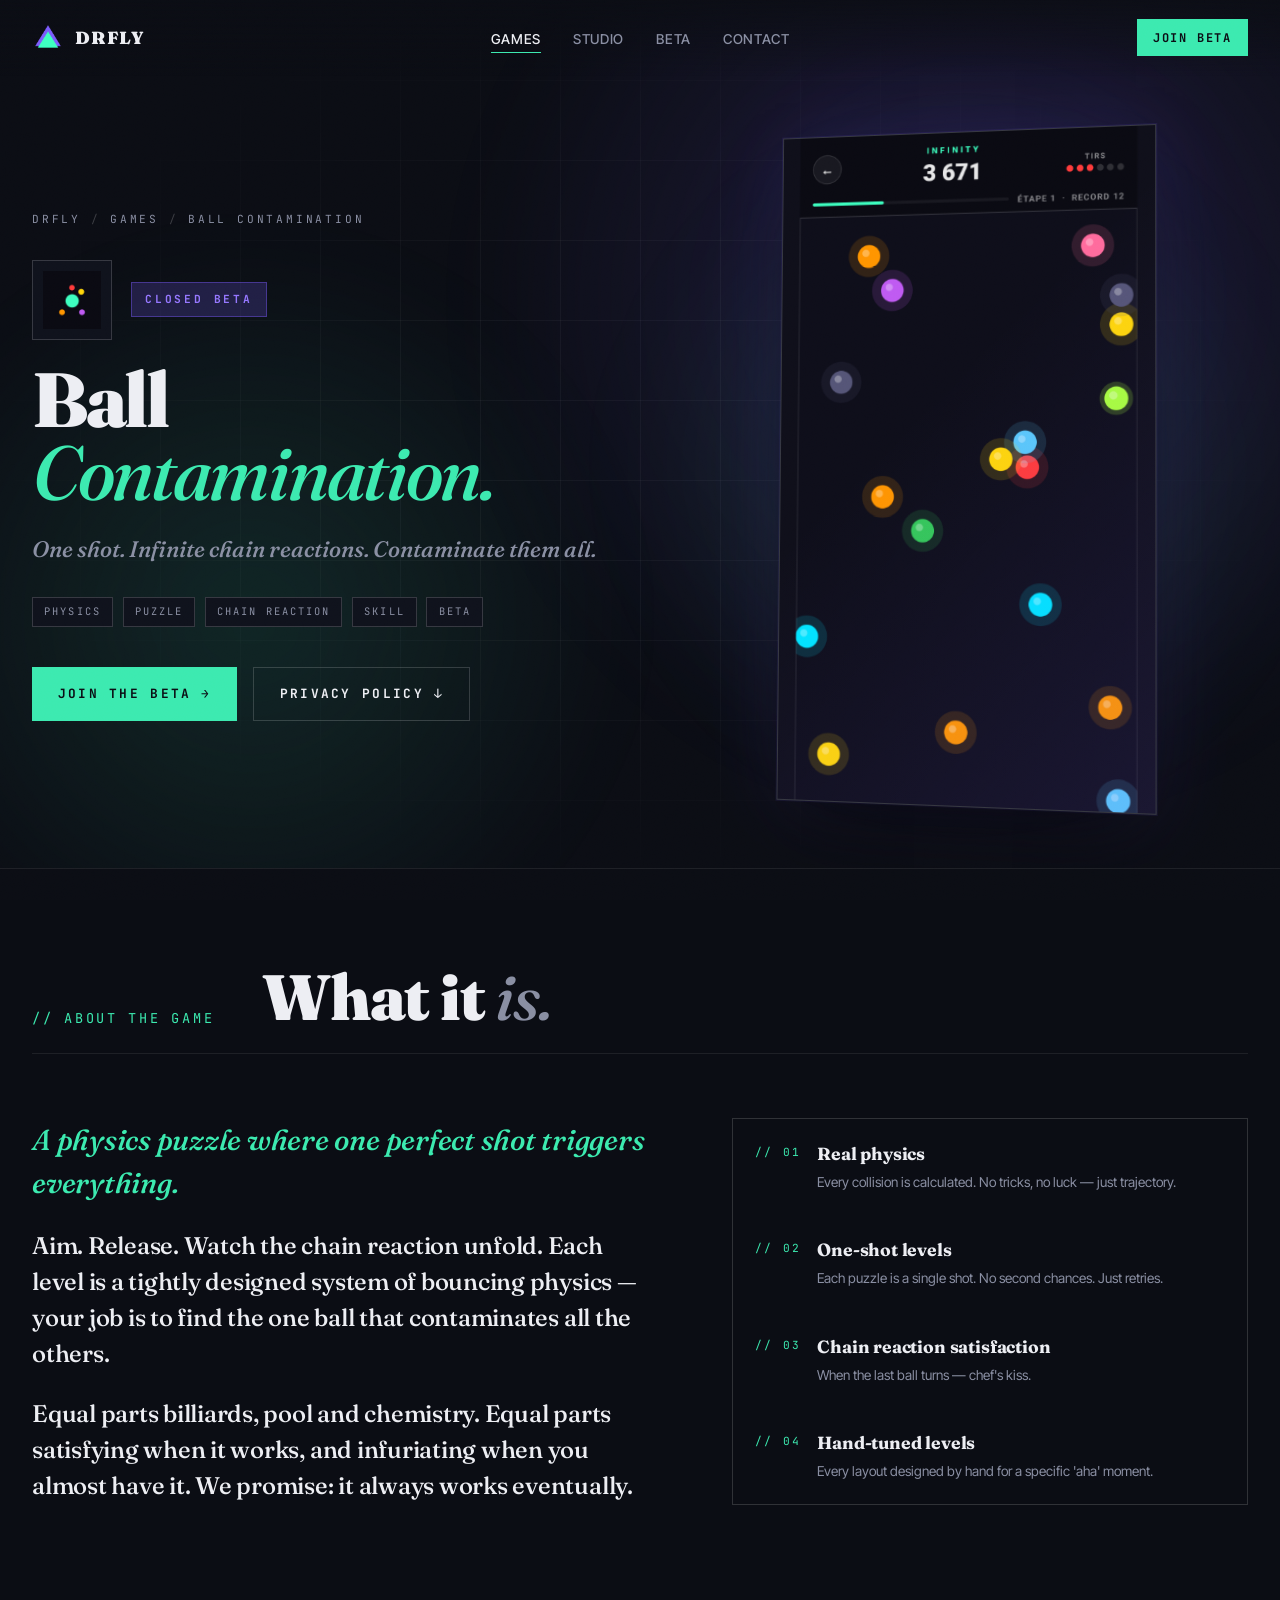
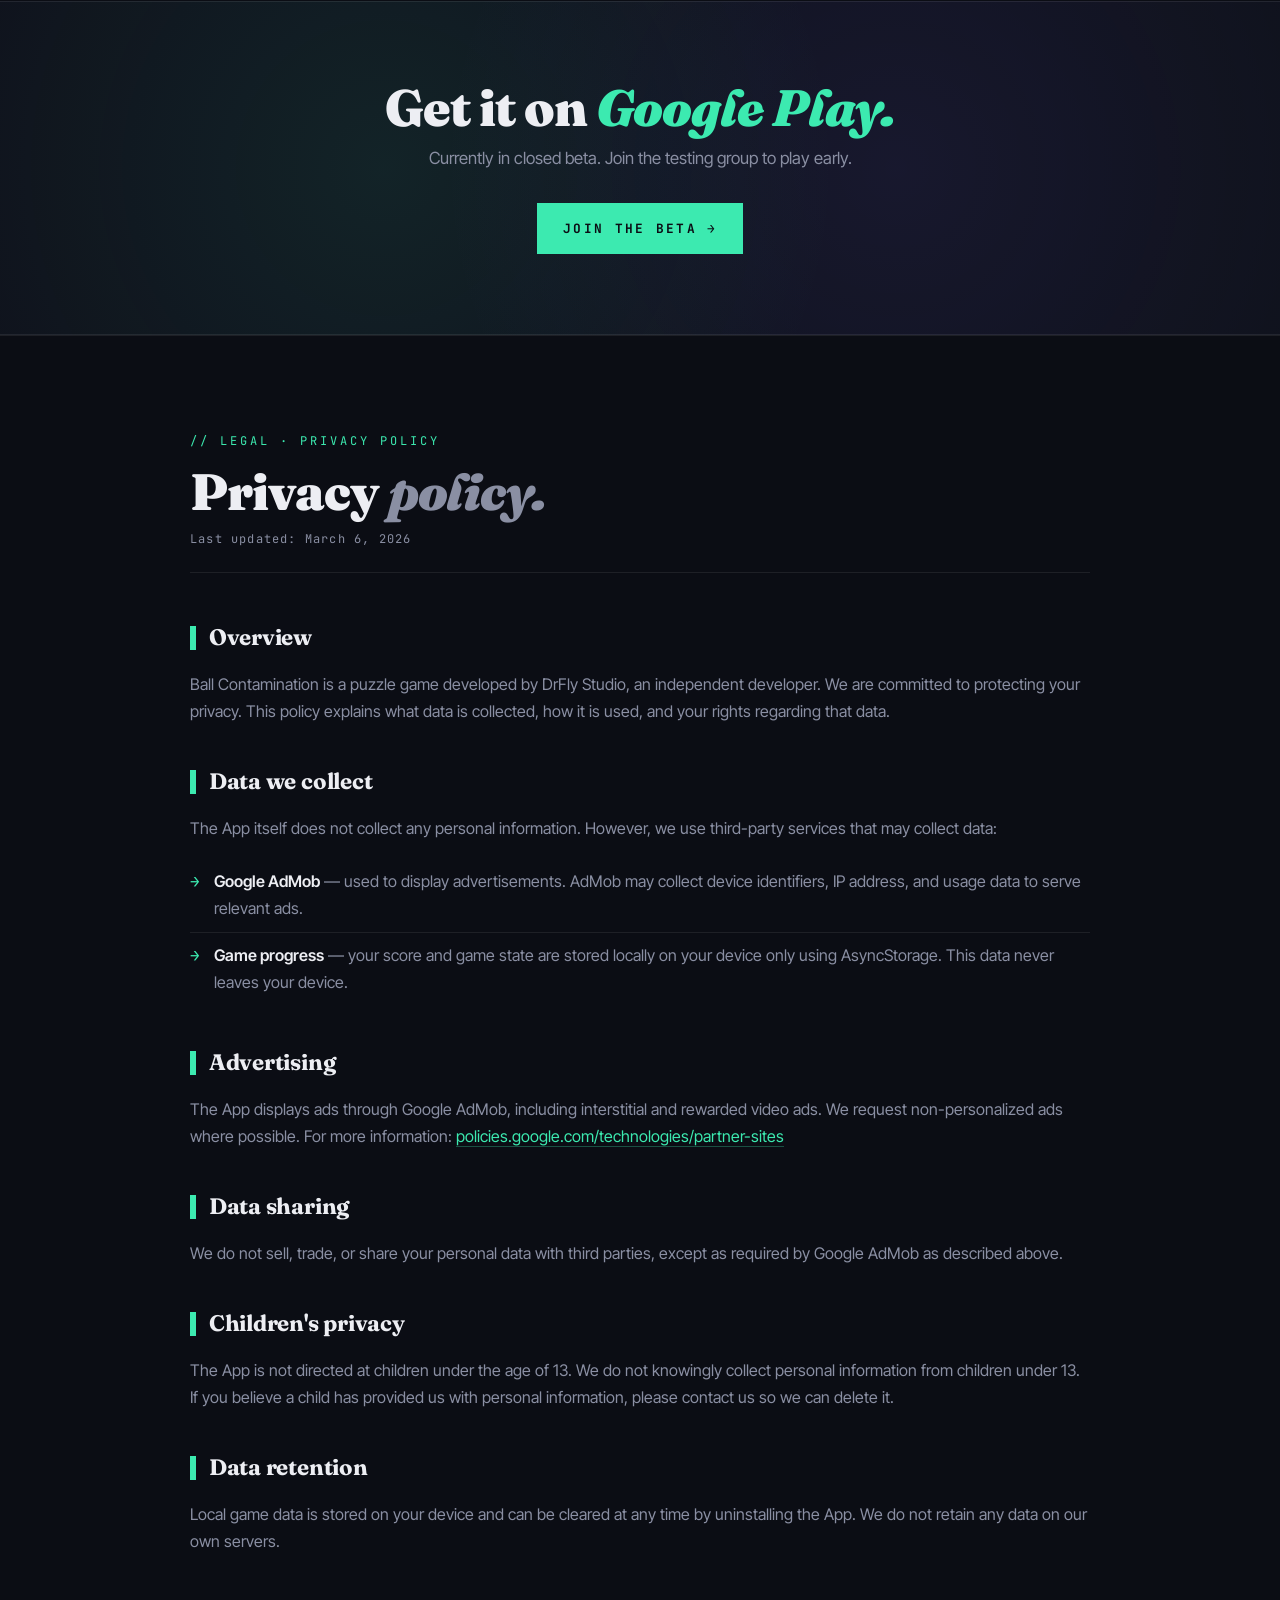
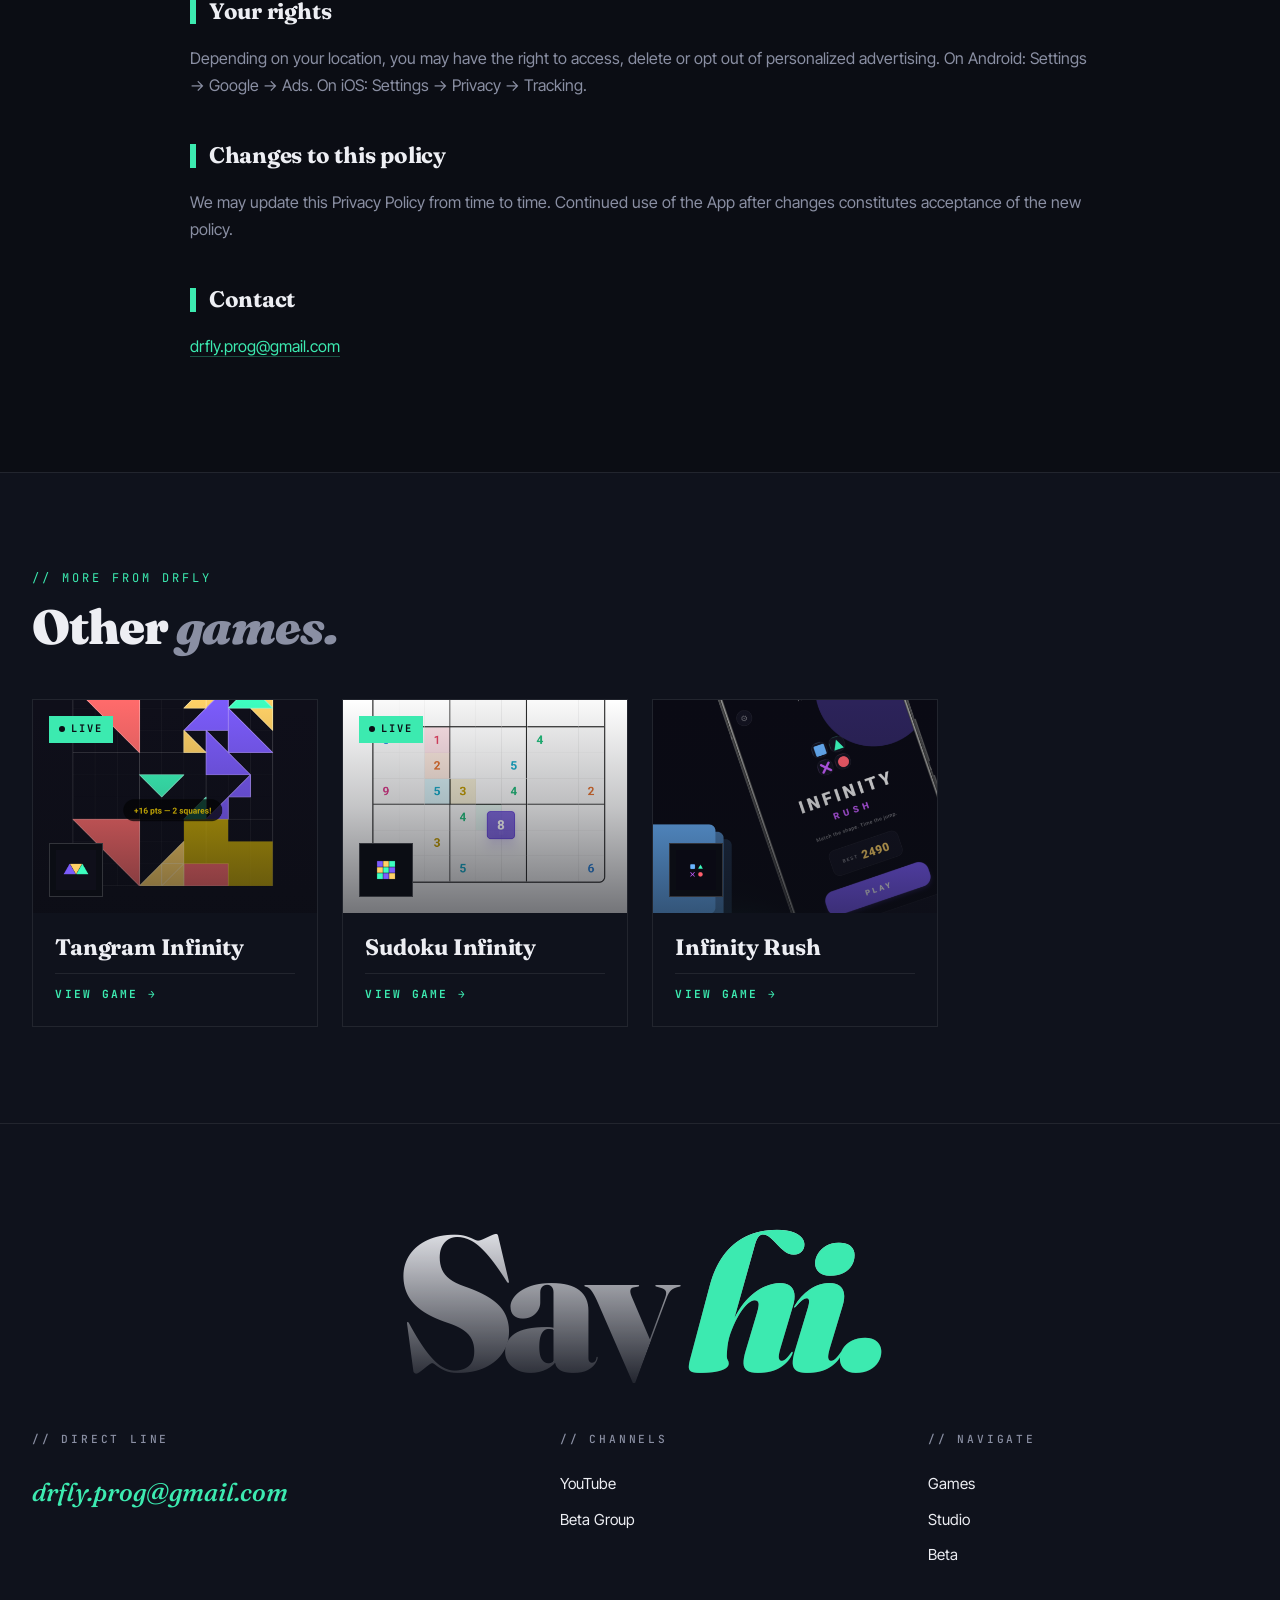
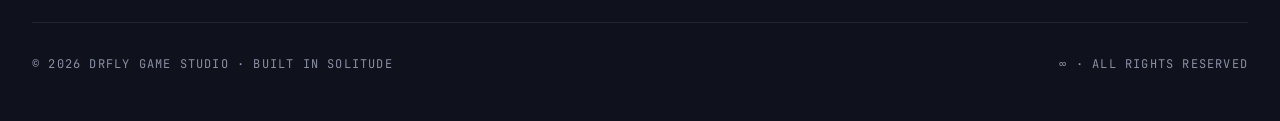
==== games/ball-contamination.html @ 6adc3f7d "Initial commit — rework website" ====
<!DOCTYPE html>
<html lang="en">
<head>
<meta charset="UTF-8" />
<meta name="viewport" content="width=device-width, initial-scale=1.0" />
<title>Ball Contamination — DrFly Studio</title>
<meta name="description" content="One shot. Infinite chain reactions. Contaminate them all." />
<link rel="icon" href="../logo.png" />
<link rel="preconnect" href="https://fonts.googleapis.com">
<link rel="preconnect" href="https://fonts.gstatic.com" crossorigin>
<link href="https://fonts.googleapis.com/css2?family=Fraunces:ital,opsz,wght@0,9..144,300;0,9..144,500;0,9..144,700;0,9..144,900;1,9..144,500&family=JetBrains+Mono:wght@400;500;700&family=Inter+Tight:wght@300;400;500;600;700;800;900&display=swap" rel="stylesheet">
<link rel="stylesheet" href="../style.css">
</head>
<body>

<!-- NAV -->
<nav class="nav scrolled" id="nav">
  <a href="../index.html" class="nav-logo"><img src="../logo.png" alt="DrFly"><span>DRFLY</span></a>
  <ul class="nav-links">
    <li><a href="../index.html#games" class="active">Games</a></li>
    <li><a href="../index.html#studio">Studio</a></li>
    <li><a href="../index.html#beta">Beta</a></li>
    <li><a href="../index.html#contact">Contact</a></li>
  </ul>
  <a href="../index.html#beta" class="nav-cta">Join Beta</a>
</nav>

<!-- HERO -->
<section class="game-hero">
  <div class="grid-bg"></div>
  <div class="hero-bg"></div>
  <div class="game-hero-inner">
    <div class="game-hero-text reveal">
      <div class="game-breadcrumb">
        <a href="../index.html">DrFly</a>
        <span class="sep">/</span>
        <a href="../index.html#games">Games</a>
        <span class="sep">/</span>
        <span>Ball Contamination</span>
      </div>
      <div class="game-hero-iconrow">
        <div class="game-hero-icon"><img src="https://drfly-prog.github.io/logo-ball.png" alt=""></div>
        <div class="game-hero-status beta">Closed Beta</div>
      </div>
      <h1>Ball <span class="ital">Contamination.</span></h1>
      <p class="game-hero-tagline">One shot. Infinite chain reactions. Contaminate them all.</p>
      <div class="game-hero-meta">
        <span class="game-tag">Physics</span>
        <span class="game-tag">Puzzle</span>
        <span class="game-tag">Chain Reaction</span>
        <span class="game-tag">Skill</span>
        <span class="game-tag">Beta</span>
      </div>
      <div class="hero-ctas">
        <a href="https://play.google.com/store/apps/details?id=com.drfly.BallContamination" class="btn btn-primary" target="_blank" rel="noopener">Join the beta <span class="arrow">→</span></a>
        <a href="#privacy" class="btn btn-secondary">Privacy policy <span class="arrow">↓</span></a>
      </div>
    </div>
    <div class="game-hero-visual reveal">
      <div class="game-hero-screen"><img src="https://drfly-prog.github.io/screen-ball.png" alt="Ball Contamination screenshot"></div>
    </div>
  </div>
</section>

<!-- ABOUT -->
<section class="game-about">
  <div class="game-about-inner">
    <div class="game-about-head reveal">
      <div class="section-num">// ABOUT THE GAME</div>
      <h2 class="section-title">What it <span class="ital">is.</span></h2>
    </div>
    <div class="game-about-grid">
      <div class="game-description reveal">
        <p class="lead">A physics puzzle where one perfect shot triggers everything.</p>
<p>Aim. Release. Watch the chain reaction unfold. Each level is a tightly designed system of bouncing physics — your job is to find the one ball that contaminates all the others.</p>
<p>Equal parts billiards, pool and chemistry. Equal parts satisfying when it works, and infuriating when you almost have it. We promise: it always works eventually.</p>
      </div>
      <div class="game-features reveal">
        <div class="feat"><div class="feat-num">// 01</div><div class="feat-body"><div class="feat-title">Real physics</div><div class="feat-text">Every collision is calculated. No tricks, no luck — just trajectory.</div></div></div>
        <div class="feat"><div class="feat-num">// 02</div><div class="feat-body"><div class="feat-title">One-shot levels</div><div class="feat-text">Each puzzle is a single shot. No second chances. Just retries.</div></div></div>
        <div class="feat"><div class="feat-num">// 03</div><div class="feat-body"><div class="feat-title">Chain reaction satisfaction</div><div class="feat-text">When the last ball turns — chef's kiss.</div></div></div>
        <div class="feat"><div class="feat-num">// 04</div><div class="feat-body"><div class="feat-title">Hand-tuned levels</div><div class="feat-text">Every layout designed by hand for a specific 'aha' moment.</div></div></div>
      </div>
    </div>
  </div>
</section>

<!-- CTA BAND -->
<section class="game-cta-band">
  <h2 class="game-cta-title">Get it on <span class="ital">Google Play.</span></h2>
  <p class="game-cta-sub">Currently in closed beta. Join the testing group to play early.</p>
  <a href="https://play.google.com/store/apps/details?id=com.drfly.BallContamination" class="btn btn-primary" target="_blank" rel="noopener">Join the beta <span class="arrow">→</span></a>
</section>

<!-- PRIVACY POLICY -->
<section class="privacy" id="privacy">
  <div class="privacy-inner">
    <div class="privacy-head reveal">
      <div class="privacy-eyebrow">// LEGAL · PRIVACY POLICY</div>
      <h2 class="privacy-title">Privacy <span class="ital">policy.</span></h2>
      <div class="privacy-updated">Last updated: March 6, 2026</div>
    </div>
    <div class="privacy-content reveal">
      <h3>Overview</h3>
<p>Ball Contamination is a puzzle game developed by DrFly Studio, an independent developer. We are committed to protecting your privacy. This policy explains what data is collected, how it is used, and your rights regarding that data.</p>

<h3>Data we collect</h3>
<p>The App itself does not collect any personal information. However, we use third-party services that may collect data:</p>
<ul>
<li><strong>Google AdMob</strong> — used to display advertisements. AdMob may collect device identifiers, IP address, and usage data to serve relevant ads.</li>

<li><strong>Game progress</strong> — your score and game state are stored locally on your device only using AsyncStorage. This data never leaves your device.</li>
</ul>

<h3>Advertising</h3>
<p>The App displays ads through Google AdMob, including interstitial and rewarded video ads. We request non-personalized ads where possible. For more information: <a href="https://policies.google.com/technologies/partner-sites" target="_blank" rel="noopener">policies.google.com/technologies/partner-sites</a></p>

<h3>Data sharing</h3>
<p>We do not sell, trade, or share your personal data with third parties, except as required by Google AdMob as described above.</p>

<h3>Children's privacy</h3>
<p>The App is not directed at children under the age of 13. We do not knowingly collect personal information from children under 13. If you believe a child has provided us with personal information, please contact us so we can delete it.</p>

<h3>Data retention</h3>
<p>Local game data is stored on your device and can be cleared at any time by uninstalling the App. We do not retain any data on our own servers.</p>

<h3>Your rights</h3>
<p>Depending on your location, you may have the right to access, delete or opt out of personalized advertising. On Android: Settings → Google → Ads. On iOS: Settings → Privacy → Tracking.</p>

<h3>Changes to this policy</h3>
<p>We may update this Privacy Policy from time to time. Continued use of the App after changes constitutes acceptance of the new policy.</p>

<h3>Contact</h3>
<p><a href="mailto:drfly.prog@gmail.com">drfly.prog@gmail.com</a></p>
    </div>
  </div>
</section>

<!-- RELATED GAMES -->
<section class="related">
  <div class="related-inner">
    <div class="related-head reveal">
      <div class="related-eyebrow">// MORE FROM DRFLY</div>
      <h2 class="related-title">Other <span class="ital">games.</span></h2>
    </div>
    <div class="related-grid">
      <a href="tangram-infinity.html" class="game-card">
        <div class="game-imgwrap">
          <img class="game-img" src="https://drfly-prog.github.io/screen-tangram.png" alt="Tangram Infinity">
          <div class="game-overlay"></div>
          <div class="game-status live">Live</div>
          <div class="game-icon"><img src="https://drfly-prog.github.io/logo-tangram.png" alt=""></div>
        </div>
        <div class="game-body">
          <div class="game-name">Tangram Infinity</div>
          <div class="game-cta">View game →</div>
        </div>
      </a>
      <a href="sudoku-infinity.html" class="game-card">
        <div class="game-imgwrap">
          <img class="game-img" src="https://drfly-prog.github.io/screen-sudoku.png" alt="Sudoku Infinity">
          <div class="game-overlay"></div>
          <div class="game-status live">Live</div>
          <div class="game-icon"><img src="https://drfly-prog.github.io/logo-sudoku.png" alt=""></div>
        </div>
        <div class="game-body">
          <div class="game-name">Sudoku Infinity</div>
          <div class="game-cta">View game →</div>
        </div>
      </a>
      <a href="infinity-rush.html" class="game-card">
        <div class="game-imgwrap">
          <img class="game-img" src="https://drfly-prog.github.io/screen-rush.png" alt="Infinity Rush">
          <div class="game-overlay"></div>
          <div class="game-status beta">Closed Beta</div>
          <div class="game-icon"><img src="https://drfly-prog.github.io/logo-rush.png" alt=""></div>
        </div>
        <div class="game-body">
          <div class="game-name">Infinity Rush</div>
          <div class="game-cta">View game →</div>
        </div>
      </a>
    </div>
  </div>
</section>

<!-- FOOTER -->
<footer class="footer" id="contact">
  <div class="footer-mega">Say <span class="ital">hi.</span></div>
  <div class="footer-grid">
    <div class="footer-block">
      <h4>// Direct line</h4>
      <a href="mailto:drfly.prog@gmail.com" class="footer-mail">drfly.prog@gmail.com</a>
    </div>
    <div class="footer-block">
      <h4>// Channels</h4>
      <a href="https://www.youtube.com/@DrFly-Studio" target="_blank" rel="noopener">YouTube</a>
      <a href="https://groups.google.com/g/studio-drfly" target="_blank" rel="noopener">Beta Group</a>
    </div>
    <div class="footer-block">
      <h4>// Navigate</h4>
      <a href="../index.html#games">Games</a>
      <a href="../index.html#studio">Studio</a>
      <a href="../index.html#beta">Beta</a>
    </div>
  </div>
  <div class="footer-bottom">
    <span>© 2026 DRFLY GAME STUDIO · BUILT IN SOLITUDE</span>
    <span>∞ · ALL RIGHTS RESERVED</span>
  </div>
</footer>

<script src="../script.js"></script>
</body>
</html>
---- style.css ----
:root{
  --violet:#7B5BFF;
  --violet-glow:#9577FF;
  --mint:#3CEAB0;
  --mint-glow:#5DFFC8;
  --bg:#0B0D14;
  --bg-2:#0F121C;
  --ink:#EDEEF3;
  --ink-dim:#8A8FA3;
  --line:rgba(255,255,255,0.08);
  --line-strong:rgba(255,255,255,0.16);
}

*,*::before,*::after{box-sizing:border-box;margin:0;padding:0}
html{scroll-behavior:smooth}
body{
  background:var(--bg);
  color:var(--ink);
  font-family:'Inter Tight',sans-serif;
  font-weight:400;
  line-height:1.5;
  -webkit-font-smoothing:antialiased;
  overflow-x:hidden;
}
body.intro-active{overflow:hidden;height:100vh}

/* Grain overlay */
body::before{
  content:"";
  position:fixed;
  inset:0;
  pointer-events:none;
  z-index:9998;
  opacity:.06;
  mix-blend-mode:overlay;
  background-image:url("data:image/svg+xml;utf8,<svg xmlns='http://www.w3.org/2000/svg' width='200' height='200'><filter id='n'><feTurbulence type='fractalNoise' baseFrequency='0.9' numOctaves='3'/></filter><rect width='100%25' height='100%25' filter='url(%23n)' opacity='0.6'/></svg>");
}

/* ========= INTRO CINEMATIC ========= */
#intro{
  position:fixed;inset:0;z-index:10000;background:#000;
  display:flex;align-items:center;justify-content:center;flex-direction:column;overflow:hidden;
}
#intro.gone{pointer-events:none;animation:introFade .9s cubic-bezier(.7,0,.3,1) forwards;}
@keyframes introFade{0%{opacity:1}100%{opacity:0;visibility:hidden}}
#intro::before{
  content:"";position:absolute;inset:0;
  background:radial-gradient(ellipse at center,transparent 0%,#000 80%);
  z-index:2;pointer-events:none;
}
#intro::after{
  content:"";position:absolute;inset:0;
  background:linear-gradient(#000 0 0) top/100% 0% no-repeat,linear-gradient(#000 0 0) bottom/100% 0% no-repeat;
  z-index:3;pointer-events:none;animation:filmBars .6s ease-out 0s forwards;
}
@keyframes filmBars{0%{background-size:100% 50%,100% 50%}100%{background-size:100% 8%,100% 8%}}
.intro-stage{position:relative;z-index:5;display:flex;flex-direction:column;align-items:center;gap:2.2rem;}
.intro-logo{width:min(220px,38vw);height:min(220px,38vw);position:relative;filter:drop-shadow(0 0 60px rgba(123,91,255,.4));}
.intro-logo svg{width:100%;height:100%;overflow:visible;display:block}
.intro-logo .tri-outer{
  fill:var(--violet);
  clip-path:polygon(50% 0%,50% 0%,50% 0%);
  animation:revealTri 1.1s cubic-bezier(.7,0,.3,1) .3s forwards;
}
.intro-logo .tri-inner{
  fill:var(--mint);
  clip-path:polygon(50% 0%,50% 0%,50% 0%);
  animation:revealTri 1.1s cubic-bezier(.7,0,.3,1) .8s forwards;
}
@keyframes revealTri{
  0%{clip-path:polygon(50% 0%,50% 0%,50% 0%)}
  100%{clip-path:polygon(0% 0%,100% 0%,100% 100%,0% 100%)}
}
.intro-word{
  display:flex;gap:.6rem;font-family:'Fraunces',serif;font-weight:900;
  font-size:clamp(2.2rem,7vw,5rem);letter-spacing:.02em;line-height:1;color:var(--ink);
}
.intro-word span{
  display:inline-block;opacity:0;
  transform:translateY(40px) rotateX(-90deg);transform-origin:50% 100%;
  animation:letterIn .6s cubic-bezier(.5,0,.2,1.4) forwards;
}
.intro-word span:nth-child(1){animation-delay:1.7s}
.intro-word span:nth-child(2){animation-delay:1.8s}
.intro-word span:nth-child(3){animation-delay:1.9s}
.intro-word span:nth-child(4){animation-delay:2s}
.intro-word span:nth-child(5){animation-delay:2.1s}
@keyframes letterIn{
  0%{opacity:0;transform:translateY(40px) rotateX(-90deg)}
  60%{opacity:1}
  100%{opacity:1;transform:translateY(0) rotateX(0)}
}
.intro-tag{
  font-family:'JetBrains Mono',monospace;font-size:.75rem;letter-spacing:.4em;
  text-transform:uppercase;color:var(--ink-dim);opacity:0;animation:tagIn .8s ease-out 2.5s forwards;
}
@keyframes tagIn{to{opacity:1}}
.intro-flash{
  position:absolute;inset:0;background:#fff;opacity:0;z-index:10;
  animation:flash .35s ease-out 3.2s forwards;
}
@keyframes flash{0%{opacity:0}40%{opacity:.85}100%{opacity:0}}
.skip{
  position:fixed;bottom:24px;right:24px;z-index:10001;
  font-family:'JetBrains Mono',monospace;font-size:.7rem;letter-spacing:.25em;text-transform:uppercase;
  color:rgba(255,255,255,.5);background:transparent;border:1px solid rgba(255,255,255,.15);
  padding:.6rem 1rem;cursor:pointer;transition:all .2s;
}
.skip:hover{color:#fff;border-color:#fff}

/* ========= NAV ========= */
.nav{
  position:fixed;top:0;left:0;right:0;z-index:100;padding:1.2rem 2rem;
  display:flex;align-items:center;justify-content:space-between;
  background:linear-gradient(to bottom,rgba(11,13,20,.85),transparent);transition:all .4s;
}
.nav.scrolled{background:rgba(11,13,20,.75);backdrop-filter:blur(20px);border-bottom:1px solid var(--line);padding:.8rem 2rem;}
.nav-logo{display:flex;align-items:center;gap:.7rem;text-decoration:none;color:var(--ink);}
.nav-logo img{width:32px;height:32px}
.nav-logo span{font-family:'Fraunces',serif;font-weight:900;font-size:1.1rem;letter-spacing:.05em;}
.nav-links{display:flex;gap:2rem;list-style:none;}
.nav-links a{
  color:var(--ink-dim);text-decoration:none;font-size:.85rem;font-weight:500;
  letter-spacing:.05em;text-transform:uppercase;transition:color .2s;position:relative;
}
.nav-links a::after{
  content:"";position:absolute;left:0;bottom:-6px;width:0;height:1px;
  background:var(--mint);transition:width .3s;
}
.nav-links a:hover,.nav-links a.active{color:var(--ink)}
.nav-links a:hover::after,.nav-links a.active::after{width:100%}
.nav-cta{
  font-family:'JetBrains Mono',monospace;font-size:.75rem;letter-spacing:.15em;text-transform:uppercase;
  color:var(--bg);background:var(--mint);padding:.6rem 1rem;text-decoration:none;font-weight:700;transition:all .2s;
}
.nav-cta:hover{background:var(--mint-glow);transform:translate(-2px,-2px);box-shadow:4px 4px 0 var(--violet)}
@media(max-width:768px){.nav-links{display:none}}

/* ========= HERO ========= */
.hero{position:relative;min-height:100vh;padding:8rem 2rem 4rem;display:flex;align-items:center;overflow:hidden;}
.hero-bg{position:absolute;inset:0;z-index:0;overflow:hidden;}
.hero-bg::before{
  content:"";position:absolute;width:1200px;height:1200px;top:-300px;right:-300px;
  background:radial-gradient(circle,rgba(123,91,255,.18) 0%,transparent 60%);
  filter:blur(40px);animation:float1 20s ease-in-out infinite;
}
.hero-bg::after{
  content:"";position:absolute;width:900px;height:900px;bottom:-200px;left:-200px;
  background:radial-gradient(circle,rgba(60,234,176,.12) 0%,transparent 60%);
  filter:blur(40px);animation:float2 25s ease-in-out infinite;
}
@keyframes float1{0%,100%{transform:translate(0,0) scale(1)}50%{transform:translate(-100px,80px) scale(1.1)}}
@keyframes float2{0%,100%{transform:translate(0,0) scale(1)}50%{transform:translate(80px,-60px) scale(1.15)}}
.grid-bg{
  position:absolute;inset:0;z-index:0;
  background-image:linear-gradient(var(--line) 1px,transparent 1px),linear-gradient(90deg,var(--line) 1px,transparent 1px);
  background-size:80px 80px;
  mask-image:radial-gradient(ellipse at center,#000 30%,transparent 75%);opacity:.5;
}
.hero-inner{
  position:relative;z-index:2;max-width:1400px;margin:0 auto;width:100%;
  display:grid;grid-template-columns:1.1fr .9fr;gap:4rem;align-items:center;
}
@media(max-width:960px){.hero-inner{grid-template-columns:1fr;gap:3rem;text-align:center}}
.hero-eyebrow{
  display:inline-flex;align-items:center;gap:.7rem;
  font-family:'JetBrains Mono',monospace;font-size:.72rem;letter-spacing:.3em;text-transform:uppercase;
  color:var(--mint);margin-bottom:1.5rem;padding:.4rem .8rem;
  border:1px solid rgba(60,234,176,.25);background:rgba(60,234,176,.04);width:fit-content;
}
@media(max-width:960px){.hero-eyebrow{margin-left:auto;margin-right:auto}}
.hero-eyebrow::before{
  content:"";width:8px;height:8px;background:var(--mint);border-radius:50%;
  box-shadow:0 0 12px var(--mint);animation:pulse 2s ease-in-out infinite;
}
@keyframes pulse{0%,100%{opacity:1;transform:scale(1)}50%{opacity:.5;transform:scale(1.3)}}
.hero h1{
  font-family:'Fraunces',serif;font-weight:900;font-size:clamp(3rem,8vw,7rem);
  line-height:.92;letter-spacing:-.03em;margin-bottom:1.8rem;
}
.hero h1 .ital{font-style:italic;font-weight:500;color:var(--mint);}
.hero h1 .stroke{-webkit-text-stroke:2px var(--violet);color:transparent;}
.hero-sub{font-size:1.15rem;color:var(--ink-dim);max-width:520px;margin-bottom:2.5rem;line-height:1.6;}
@media(max-width:960px){.hero-sub{margin-left:auto;margin-right:auto}}
.hero-ctas{display:flex;gap:1rem;flex-wrap:wrap;}
@media(max-width:960px){.hero-ctas{justify-content:center}}

.btn{
  display:inline-flex;align-items:center;gap:.6rem;
  font-family:'JetBrains Mono',monospace;font-size:.8rem;font-weight:700;letter-spacing:.18em;text-transform:uppercase;
  padding:1rem 1.6rem;text-decoration:none;
  transition:all .25s cubic-bezier(.5,0,.2,1);position:relative;cursor:pointer;border:none;
}
.btn-primary{background:var(--mint);color:var(--bg);}
.btn-primary:hover{transform:translate(-3px,-3px);box-shadow:6px 6px 0 var(--violet);}
.btn-secondary{background:transparent;color:var(--ink);border:1px solid var(--line-strong);}
.btn-secondary:hover{border-color:var(--mint);color:var(--mint);}
.btn .arrow{transition:transform .2s}
.btn:hover .arrow{transform:translateX(4px)}

.hero-visual{position:relative;aspect-ratio:1;max-width:520px;margin-left:auto;width:100%;}
@media(max-width:960px){.hero-visual{margin:0 auto;max-width:340px}}
.hero-logo-wrap{position:absolute;inset:0;display:flex;align-items:center;justify-content:center;}
.hero-logo-wrap img{
  width:75%;height:75%;object-fit:contain;position:relative;z-index:3;
  animation:logoFloat 6s ease-in-out infinite;filter:drop-shadow(0 0 80px rgba(123,91,255,.5));
}
@keyframes logoFloat{0%,100%{transform:translateY(0)}50%{transform:translateY(-15px)}}
.hero-logo-wrap::before,.hero-logo-wrap::after{
  content:"";position:absolute;inset:0;border-radius:50%;border:1px solid var(--line-strong);z-index:1;
}
.hero-logo-wrap::before{
  animation:rotate 30s linear infinite;
  background:conic-gradient(from 0deg,transparent 0%,rgba(123,91,255,.3) 50%,transparent 100%);
  -webkit-mask:radial-gradient(circle,transparent 50%,#000 50.5%);
  mask:radial-gradient(circle,transparent 50%,#000 50.5%);border:none;
}
.hero-logo-wrap::after{inset:8%;animation:rotate 40s linear infinite reverse;border-style:dashed;border-color:rgba(60,234,176,.15);}
@keyframes rotate{to{transform:rotate(360deg)}}
.orbit-tag{
  position:absolute;font-family:'JetBrains Mono',monospace;font-size:.65rem;letter-spacing:.3em;text-transform:uppercase;
  color:var(--ink-dim);padding:.4rem .7rem;background:var(--bg-2);border:1px solid var(--line-strong);z-index:4;white-space:nowrap;
}
.orbit-tag.t1{top:5%;left:0;color:var(--mint);border-color:rgba(60,234,176,.3)}
.orbit-tag.t2{top:15%;right:0;color:var(--violet-glow);border-color:rgba(123,91,255,.3)}
.orbit-tag.t3{bottom:15%;left:5%}
.orbit-tag.t4{bottom:5%;right:8%}

.ticker{
  position:relative;z-index:2;border-top:1px solid var(--line);border-bottom:1px solid var(--line);
  padding:1.2rem 0;background:var(--bg-2);overflow:hidden;margin-top:6rem;
}
.ticker-track{display:flex;gap:3rem;animation:scroll 40s linear infinite;white-space:nowrap;}
.ticker-track span{
  font-family:'Fraunces',serif;font-style:italic;font-size:1.6rem;font-weight:500;
  color:var(--ink-dim);display:inline-flex;align-items:center;gap:3rem;
}
.ticker-track span::after{content:"●";color:var(--mint);font-style:normal;font-size:.7rem;}
@keyframes scroll{to{transform:translateX(-50%)}}

/* ========= SECTIONS ========= */
.section{padding:8rem 2rem;position:relative;}
.section-inner{max-width:1400px;margin:0 auto;}
.section-head{
  display:grid;grid-template-columns:auto 1fr auto;align-items:end;gap:2rem;
  margin-bottom:4rem;padding-bottom:1.5rem;border-bottom:1px solid var(--line);
}
@media(max-width:768px){.section-head{grid-template-columns:1fr;align-items:start}}
.section-num{font-family:'JetBrains Mono',monospace;font-size:.85rem;color:var(--mint);letter-spacing:.2em;}
.section-title{font-family:'Fraunces',serif;font-weight:900;font-size:clamp(2.5rem,5vw,4.5rem);line-height:1;letter-spacing:-.02em;}
.section-title .ital{font-style:italic;font-weight:500;color:var(--ink-dim)}
.section-meta{font-family:'JetBrains Mono',monospace;font-size:.75rem;color:var(--ink-dim);letter-spacing:.15em;text-transform:uppercase;}

/* ========= GAMES GRID ========= */
.games-grid{display:grid;grid-template-columns:repeat(auto-fill,minmax(300px,1fr));gap:1.5rem;}
.game-card{
  position:relative;background:var(--bg-2);border:1px solid var(--line);overflow:hidden;
  transition:all .4s cubic-bezier(.3,0,.2,1);cursor:pointer;text-decoration:none;color:inherit;
  display:flex;flex-direction:column;
}
.game-card:hover{border-color:var(--mint);transform:translateY(-6px);}
.game-card:hover .game-img{transform:scale(1.05)}
.game-card:hover .game-overlay{opacity:1}
.game-imgwrap{position:relative;aspect-ratio:4/3;overflow:hidden;background:linear-gradient(135deg,#1a1d2a,#0f121c);}
.game-img{width:100%;height:100%;object-fit:cover;transition:transform .6s cubic-bezier(.3,0,.2,1);}
.game-overlay{
  position:absolute;inset:0;
  background:linear-gradient(to top,rgba(11,13,20,.95) 0%,rgba(11,13,20,.4) 50%,transparent 100%);
  opacity:.6;transition:opacity .3s;
}
.game-status{
  position:absolute;top:1rem;left:1rem;
  font-family:'JetBrains Mono',monospace;font-size:.65rem;letter-spacing:.2em;text-transform:uppercase;
  padding:.35rem .6rem;font-weight:700;z-index:2;display:inline-flex;align-items:center;gap:.4rem;
}
.game-status.live{background:var(--mint);color:var(--bg);}
.game-status.live::before{content:"";width:6px;height:6px;background:var(--bg);border-radius:50%;animation:pulse 1.5s infinite;}
.game-status.beta{background:rgba(123,91,255,.2);color:var(--violet-glow);border:1px solid rgba(123,91,255,.4);}
.game-icon{
  position:absolute;bottom:1rem;left:1rem;width:54px;height:54px;
  background:var(--bg);border:1px solid var(--line-strong);padding:6px;z-index:2;
}
.game-icon img{width:100%;height:100%;object-fit:contain}
.game-body{padding:1.4rem;display:flex;flex-direction:column;gap:.8rem;flex:1;}
.game-name{font-family:'Fraunces',serif;font-size:1.4rem;font-weight:700;line-height:1.1;letter-spacing:-.01em;}
.game-desc{font-size:.9rem;color:var(--ink-dim);line-height:1.5;flex:1;}
.game-cta{
  display:inline-flex;align-items:center;gap:.5rem;
  font-family:'JetBrains Mono',monospace;font-size:.7rem;font-weight:700;letter-spacing:.2em;text-transform:uppercase;
  color:var(--mint);padding-top:.8rem;border-top:1px solid var(--line);transition:gap .2s;
}
.game-card:hover .game-cta{gap:.8rem}

/* ========= STATS ========= */
.stats{background:var(--bg-2);border-top:1px solid var(--line);border-bottom:1px solid var(--line);}
.stats-grid{display:grid;grid-template-columns:repeat(4,1fr);gap:0;}
@media(max-width:768px){.stats-grid{grid-template-columns:repeat(2,1fr)}}
.stat{padding:3rem 2rem;border-right:1px solid var(--line);position:relative;}
.stat:last-child{border-right:none}
@media(max-width:768px){
  .stat:nth-child(2){border-right:none}
  .stat:nth-child(1),.stat:nth-child(2){border-bottom:1px solid var(--line)}
}
.stat-num{
  font-family:'Fraunces',serif;font-weight:900;font-size:clamp(3.5rem,7vw,6rem);line-height:1;letter-spacing:-.04em;
  background:linear-gradient(135deg,var(--mint),var(--violet));
  -webkit-background-clip:text;background-clip:text;color:transparent;margin-bottom:.6rem;
}
.stat-label{font-family:'JetBrains Mono',monospace;font-size:.7rem;letter-spacing:.2em;text-transform:uppercase;color:var(--ink-dim);}

/* ========= MANIFESTO ========= */
.manifesto{display:grid;grid-template-columns:.9fr 1.1fr;gap:5rem;align-items:center;}
@media(max-width:960px){.manifesto{grid-template-columns:1fr;gap:3rem}}
.manifesto-quote{
  font-family:'Fraunces',serif;font-style:italic;font-weight:500;
  font-size:clamp(1.6rem,2.5vw,2.4rem);line-height:1.25;letter-spacing:-.01em;
}
.manifesto-quote::before{content:"";display:block;width:60px;height:3px;background:var(--mint);margin-bottom:1.5rem;}
.manifesto-quote .hl{color:var(--mint);font-style:normal;font-weight:700}
.manifesto-pillars{display:grid;grid-template-columns:1fr 1fr;gap:1px;background:var(--line);border:1px solid var(--line);}
@media(max-width:560px){.manifesto-pillars{grid-template-columns:1fr}}
.pillar{background:var(--bg);padding:1.8rem;transition:background .3s;}
.pillar:hover{background:var(--bg-2)}
.pillar-icon{font-family:'JetBrains Mono',monospace;font-size:.7rem;color:var(--mint);letter-spacing:.2em;margin-bottom:1rem;}
.pillar-title{font-family:'Fraunces',serif;font-weight:700;font-size:1.25rem;margin-bottom:.5rem;letter-spacing:-.01em;}
.pillar-text{font-size:.88rem;color:var(--ink-dim);line-height:1.55;}

/* ========= BETA ========= */
.beta{position:relative;overflow:hidden;}
.beta-card{
  position:relative;border:1px solid var(--line-strong);padding:5rem 3rem;
  background:radial-gradient(circle at 80% 20%,rgba(123,91,255,.15),transparent 50%),radial-gradient(circle at 20% 80%,rgba(60,234,176,.1),transparent 50%),var(--bg-2);
  text-align:center;overflow:hidden;
}
.beta-card::before{
  content:"BETA · BETA · BETA · BETA · BETA · BETA · BETA · BETA · BETA · BETA";
  position:absolute;top:1rem;left:0;width:200%;
  font-family:'Fraunces',serif;font-style:italic;font-weight:900;font-size:6rem;
  color:rgba(255,255,255,.025);white-space:nowrap;animation:scroll 30s linear infinite;pointer-events:none;
}
.beta-eyebrow{font-family:'JetBrains Mono',monospace;font-size:.75rem;letter-spacing:.3em;text-transform:uppercase;color:var(--mint);margin-bottom:1.5rem;position:relative;z-index:2;}
.beta-title{font-family:'Fraunces',serif;font-weight:900;font-size:clamp(2.2rem,5vw,4rem);line-height:1;margin-bottom:1.5rem;position:relative;z-index:2;letter-spacing:-.02em;}
.beta-title .ital{font-style:italic;color:var(--violet-glow)}
.beta-text{max-width:560px;margin:0 auto 2.5rem;color:var(--ink-dim);font-size:1.05rem;position:relative;z-index:2;}

/* ========= FOOTER ========= */
.footer{border-top:1px solid var(--line);padding:6rem 2rem 3rem;background:var(--bg-2);position:relative;overflow:hidden;}
.footer-mega{
  font-family:'Fraunces',serif;font-weight:900;font-size:clamp(4rem,15vw,14rem);line-height:.85;letter-spacing:-.05em;
  text-align:center;margin-bottom:3rem;
  background:linear-gradient(180deg,var(--ink) 0%,transparent 110%);
  -webkit-background-clip:text;background-clip:text;color:transparent;position:relative;
}
.footer-mega .ital{font-style:italic;color:var(--mint);-webkit-text-fill-color:var(--mint)}
.footer-grid{
  max-width:1400px;margin:0 auto;display:grid;grid-template-columns:1.5fr 1fr 1fr;gap:3rem;
  padding-bottom:3rem;border-bottom:1px solid var(--line);
}
@media(max-width:768px){.footer-grid{grid-template-columns:1fr;gap:2rem}}
.footer-block h4{font-family:'JetBrains Mono',monospace;font-size:.7rem;letter-spacing:.25em;text-transform:uppercase;color:var(--ink-dim);margin-bottom:1.2rem;font-weight:500;}
.footer-block a{display:block;color:var(--ink);text-decoration:none;padding:.4rem 0;font-size:.95rem;transition:all .2s;position:relative;padding-left:0;}
.footer-block a:hover{color:var(--mint);padding-left:.8rem;}
.footer-block a:hover::before{content:"→";position:absolute;left:0;}
.footer-mail{font-family:'Fraunces',serif;font-style:italic;font-size:1.6rem !important;font-weight:500;color:var(--mint) !important;padding-left:0 !important;}
.footer-bottom{
  max-width:1400px;margin:2rem auto 0;display:flex;justify-content:space-between;align-items:center;
  font-family:'JetBrains Mono',monospace;font-size:.75rem;color:var(--ink-dim);letter-spacing:.1em;flex-wrap:wrap;gap:1rem;
}

/* reveal */
.reveal{opacity:0;transform:translateY(30px);transition:opacity .8s cubic-bezier(.3,0,.2,1),transform .8s cubic-bezier(.3,0,.2,1);}
.reveal.in{opacity:1;transform:translateY(0);}
::selection{background:var(--mint);color:var(--bg)}
::-webkit-scrollbar{width:10px}
::-webkit-scrollbar-track{background:var(--bg)}
::-webkit-scrollbar-thumb{background:var(--violet);border:2px solid var(--bg)}
::-webkit-scrollbar-thumb:hover{background:var(--mint)}

/* ============================================ */
/* ============= GAME PAGE STYLES ============= */
/* ============================================ */

.game-hero{
  position:relative;min-height:90vh;padding:8rem 2rem 4rem;
  display:flex;align-items:center;overflow:hidden;
}
.game-hero-inner{
  position:relative;z-index:2;max-width:1400px;margin:0 auto;width:100%;
  display:grid;grid-template-columns:1fr 1fr;gap:5rem;align-items:center;
}
@media(max-width:960px){.game-hero-inner{grid-template-columns:1fr;gap:3rem}}

.game-hero-text{position:relative}
.game-breadcrumb{
  display:flex;align-items:center;gap:.6rem;
  font-family:'JetBrains Mono',monospace;font-size:.7rem;letter-spacing:.25em;text-transform:uppercase;
  color:var(--ink-dim);margin-bottom:2rem;
}
.game-breadcrumb a{color:var(--ink-dim);text-decoration:none;transition:color .2s}
.game-breadcrumb a:hover{color:var(--mint)}
.game-breadcrumb .sep{color:rgba(255,255,255,.2)}

.game-hero-iconrow{display:flex;align-items:center;gap:1.2rem;margin-bottom:1.5rem}
.game-hero-icon{
  width:80px;height:80px;background:var(--bg-2);border:1px solid var(--line-strong);
  padding:10px;flex-shrink:0;
}
.game-hero-icon img{width:100%;height:100%;object-fit:contain}
.game-hero-status{
  font-family:'JetBrains Mono',monospace;font-size:.7rem;letter-spacing:.25em;text-transform:uppercase;
  padding:.5rem .8rem;font-weight:700;display:inline-flex;align-items:center;gap:.5rem;
}
.game-hero-status.live{background:var(--mint);color:var(--bg);}
.game-hero-status.live::before{content:"";width:7px;height:7px;background:var(--bg);border-radius:50%;animation:pulse 1.5s infinite;}
.game-hero-status.beta{background:rgba(123,91,255,.2);color:var(--violet-glow);border:1px solid rgba(123,91,255,.4);}

.game-hero h1{
  font-family:'Fraunces',serif;font-weight:900;font-size:clamp(2.8rem,6vw,5.5rem);
  line-height:.95;letter-spacing:-.03em;margin-bottom:1.5rem;
}
.game-hero h1 .ital{font-style:italic;font-weight:500;color:var(--mint);}

.game-hero-tagline{
  font-family:'Fraunces',serif;font-style:italic;font-weight:500;
  font-size:1.4rem;color:var(--ink-dim);margin-bottom:2rem;line-height:1.4;
}

.game-hero-meta{
  display:flex;flex-wrap:wrap;gap:.6rem;margin-bottom:2.5rem;
}
.game-tag{
  font-family:'JetBrains Mono',monospace;font-size:.65rem;letter-spacing:.2em;text-transform:uppercase;
  padding:.4rem .7rem;border:1px solid var(--line-strong);color:var(--ink-dim);background:var(--bg-2);
}

.game-hero-visual{position:relative;display:flex;align-items:center;justify-content:center;}
.game-hero-screen{
  position:relative;max-width:380px;width:100%;aspect-ratio:9/16;
  background:var(--bg-2);border:1px solid var(--line-strong);overflow:hidden;
  box-shadow:0 40px 80px -20px rgba(0,0,0,.6),0 0 0 1px rgba(123,91,255,.1),0 0 80px rgba(123,91,255,.15);
  transform:perspective(1200px) rotateY(-8deg) rotateX(2deg);
  transition:transform .4s ease;
}
.game-hero-screen:hover{transform:perspective(1200px) rotateY(-4deg) rotateX(0deg);}
.game-hero-screen img{width:100%;height:100%;object-fit:cover;display:block}

.game-hero-screen::before{
  content:"";position:absolute;inset:0;
  background:linear-gradient(135deg,transparent 40%,rgba(123,91,255,.1) 100%);
  pointer-events:none;
}

/* glow behind screen */
.game-hero-visual::before{
  content:"";position:absolute;width:120%;height:120%;
  background:radial-gradient(circle,rgba(60,234,176,.15) 0%,transparent 60%);
  filter:blur(60px);z-index:0;
}

/* about/features section */
.game-about{padding:6rem 2rem;border-top:1px solid var(--line);}
.game-about-inner{max-width:1400px;margin:0 auto;}
.game-about-head{
  display:grid;grid-template-columns:auto 1fr;gap:3rem;align-items:end;
  padding-bottom:1.5rem;border-bottom:1px solid var(--line);margin-bottom:4rem;
}
@media(max-width:768px){.game-about-head{grid-template-columns:1fr;gap:1rem}}

.game-about-grid{
  display:grid;grid-template-columns:1.2fr 1fr;gap:5rem;
}
@media(max-width:960px){.game-about-grid{grid-template-columns:1fr;gap:3rem}}

.game-description{
  font-family:'Fraunces',serif;font-weight:500;
  font-size:1.5rem;line-height:1.5;letter-spacing:-.01em;
}
.game-description p{margin-bottom:1.5rem}
.game-description p:last-child{margin-bottom:0}
.game-description .lead{
  font-size:1.8rem;font-style:italic;color:var(--mint);
}

.game-features{
  display:flex;flex-direction:column;gap:0;border:1px solid var(--line);background:var(--line);
}
.feat{
  background:var(--bg);padding:1.4rem;display:flex;align-items:flex-start;gap:1rem;
  transition:background .3s;
}
.feat:hover{background:var(--bg-2)}
.feat-num{
  font-family:'JetBrains Mono',monospace;font-size:.7rem;color:var(--mint);
  letter-spacing:.2em;flex-shrink:0;padding-top:.2rem;min-width:30px;
}
.feat-body{flex:1}
.feat-title{
  font-family:'Fraunces',serif;font-weight:700;font-size:1.1rem;
  margin-bottom:.3rem;letter-spacing:-.01em;
}
.feat-text{font-size:.85rem;color:var(--ink-dim);line-height:1.5}

/* CTA band */
.game-cta-band{
  padding:5rem 2rem;border-top:1px solid var(--line);border-bottom:1px solid var(--line);
  background:radial-gradient(circle at 30% 50%,rgba(60,234,176,.08),transparent 50%),radial-gradient(circle at 70% 50%,rgba(123,91,255,.08),transparent 50%),var(--bg-2);
  text-align:center;
}
.game-cta-title{
  font-family:'Fraunces',serif;font-weight:900;font-size:clamp(2rem,4vw,3.5rem);
  line-height:1;letter-spacing:-.02em;margin-bottom:.8rem;
}
.game-cta-title .ital{font-style:italic;color:var(--mint)}
.game-cta-sub{color:var(--ink-dim);margin-bottom:2rem;font-size:1.05rem;}

/* PRIVACY */
.privacy{padding:6rem 2rem;border-top:1px solid var(--line);}
.privacy-inner{max-width:900px;margin:0 auto;}
.privacy-head{margin-bottom:3rem;padding-bottom:1.5rem;border-bottom:1px solid var(--line);}
.privacy-eyebrow{
  font-family:'JetBrains Mono',monospace;font-size:.75rem;letter-spacing:.25em;
  text-transform:uppercase;color:var(--mint);margin-bottom:1rem;
}
.privacy-title{
  font-family:'Fraunces',serif;font-weight:900;font-size:clamp(2.2rem,4vw,3.2rem);
  line-height:1;letter-spacing:-.02em;margin-bottom:.8rem;
}
.privacy-title .ital{font-style:italic;color:var(--ink-dim)}
.privacy-updated{font-family:'JetBrains Mono',monospace;font-size:.75rem;color:var(--ink-dim);letter-spacing:.1em;}

.privacy-content h3{
  font-family:'Fraunces',serif;font-weight:700;font-size:1.4rem;
  margin:2.5rem 0 1rem;letter-spacing:-.01em;
  display:flex;align-items:center;gap:.8rem;
}
.privacy-content h3::before{
  content:"";width:6px;height:24px;background:var(--mint);flex-shrink:0;
}
.privacy-content p{
  color:var(--ink-dim);font-size:1rem;line-height:1.7;margin-bottom:1rem;
}
.privacy-content ul{
  margin:1rem 0;padding-left:0;list-style:none;
}
.privacy-content li{
  color:var(--ink-dim);font-size:1rem;line-height:1.7;
  padding:.6rem 0 .6rem 1.5rem;border-bottom:1px solid var(--line);position:relative;
}
.privacy-content li::before{
  content:"→";position:absolute;left:0;top:.6rem;color:var(--mint);font-family:'JetBrains Mono',monospace;
}
.privacy-content li:last-child{border-bottom:none}
.privacy-content strong{color:var(--ink);font-weight:600}
.privacy-content a{color:var(--mint);text-decoration:none;border-bottom:1px solid rgba(60,234,176,.3);transition:border-color .2s}
.privacy-content a:hover{border-bottom-color:var(--mint)}

/* other games - related */
.related{padding:6rem 2rem;border-top:1px solid var(--line);background:var(--bg-2);}
.related-inner{max-width:1400px;margin:0 auto;}
.related-head{margin-bottom:3rem;}
.related-eyebrow{
  font-family:'JetBrains Mono',monospace;font-size:.75rem;letter-spacing:.25em;
  text-transform:uppercase;color:var(--mint);margin-bottom:1rem;
}
.related-title{
  font-family:'Fraunces',serif;font-weight:900;font-size:clamp(2rem,4vw,3rem);
  line-height:1;letter-spacing:-.02em;
}
.related-title .ital{font-style:italic;color:var(--ink-dim)}
.related-grid{display:grid;grid-template-columns:repeat(auto-fill,minmax(250px,1fr));gap:1.5rem;}
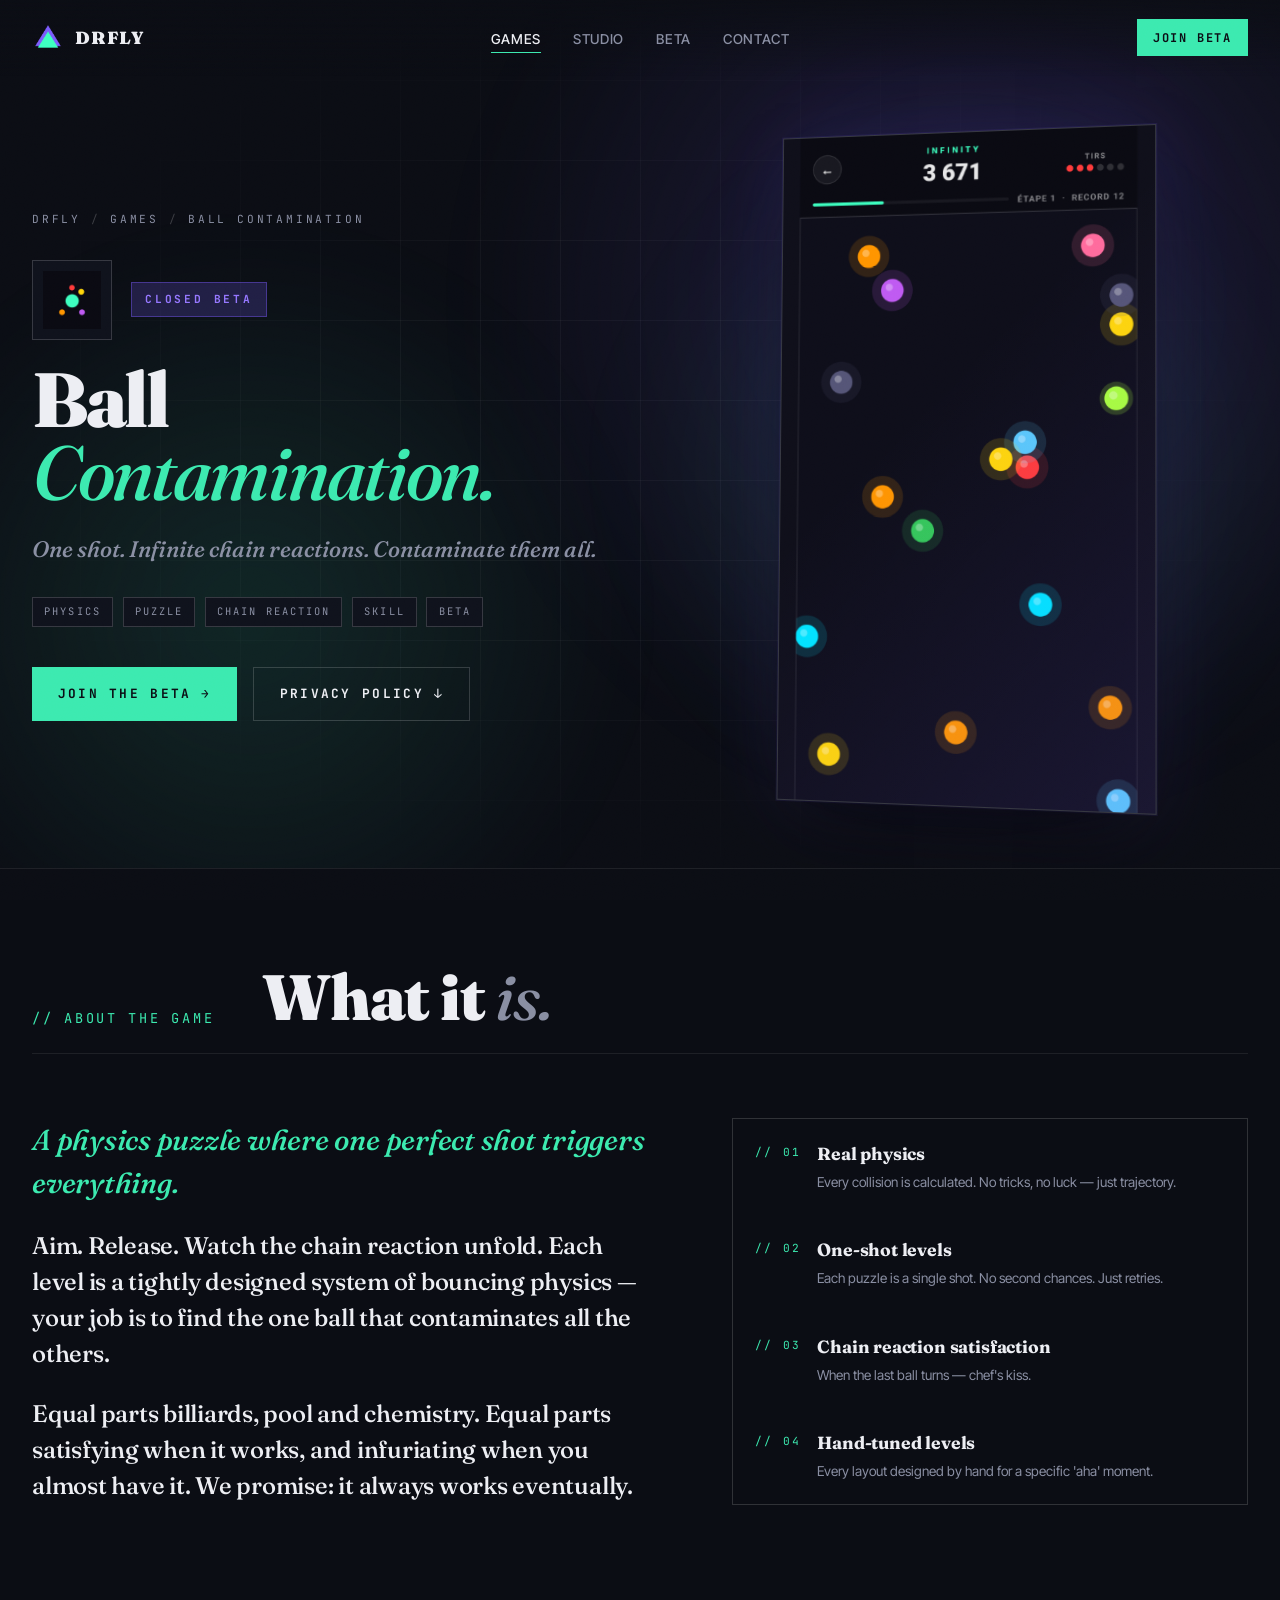
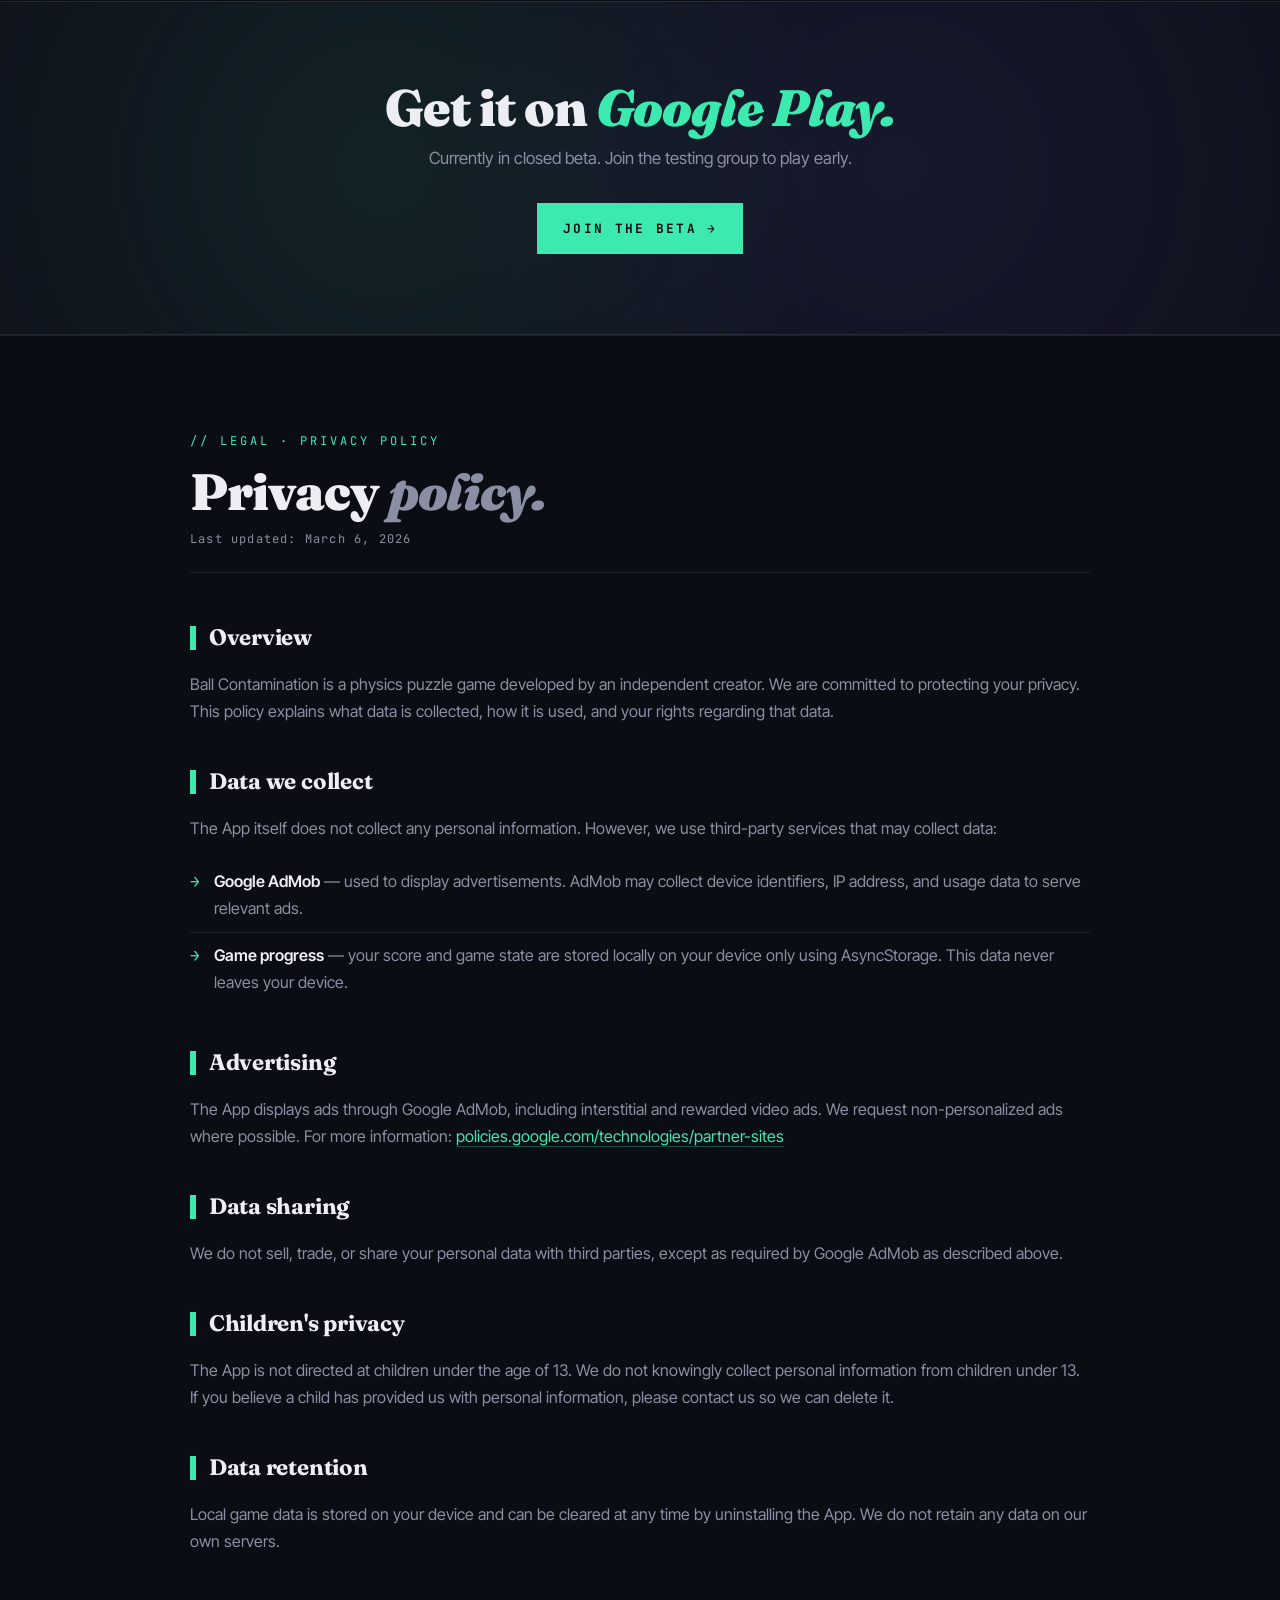
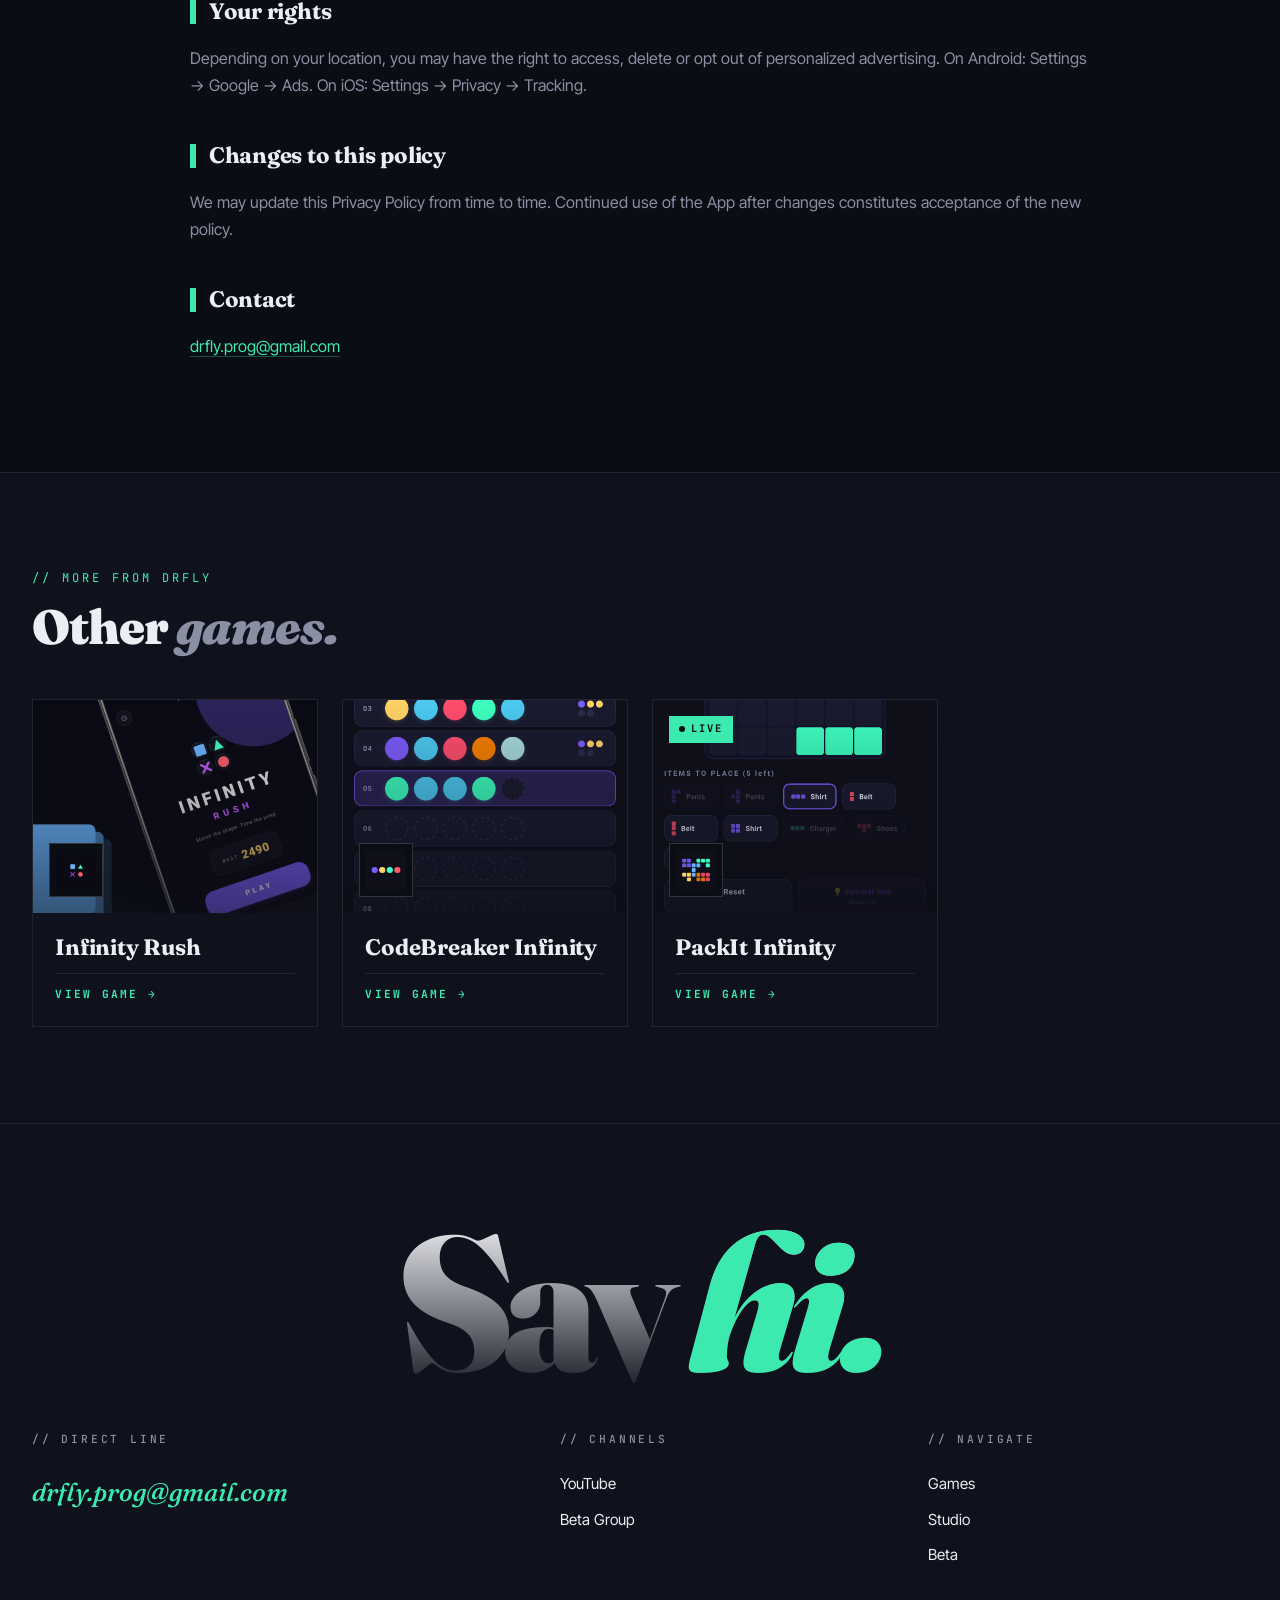
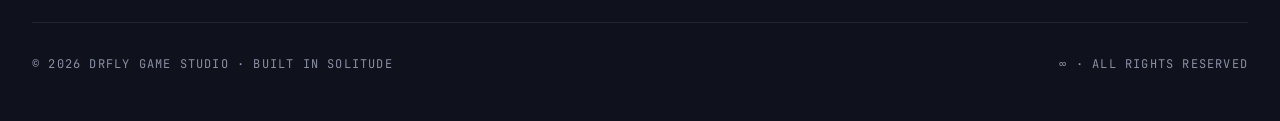
==== commit d969a560: "Packit Prod" ====
--- a/games/ball-contamination.html
+++ b/games/ball-contamination.html
@@ -102,34 +102,25 @@
     </div>
     <div class="privacy-content reveal">
       <h3>Overview</h3>
-<p>Ball Contamination is a puzzle game developed by DrFly Studio, an independent developer. We are committed to protecting your privacy. This policy explains what data is collected, how it is used, and your rights regarding that data.</p>
-
+<p>Ball Contamination is a physics puzzle game developed by an independent creator. We are committed to protecting your privacy. This policy explains what data is collected, how it is used, and your rights regarding that data.</p>
 <h3>Data we collect</h3>
 <p>The App itself does not collect any personal information. However, we use third-party services that may collect data:</p>
 <ul>
-<li><strong>Google AdMob</strong> — used to display advertisements. AdMob may collect device identifiers, IP address, and usage data to serve relevant ads.</li>
-
-<li><strong>Game progress</strong> — your score and game state are stored locally on your device only using AsyncStorage. This data never leaves your device.</li>
+  <li><strong>Google AdMob</strong> — used to display advertisements. AdMob may collect device identifiers, IP address, and usage data to serve relevant ads.</li>
+  <li><strong>Game progress</strong> — your score and game state are stored locally on your device only using AsyncStorage. This data never leaves your device.</li>
 </ul>
-
 <h3>Advertising</h3>
-<p>The App displays ads through Google AdMob, including interstitial and rewarded video ads. We request non-personalized ads where possible. For more information: <a href="https://policies.google.com/technologies/partner-sites" target="_blank" rel="noopener">policies.google.com/technologies/partner-sites</a></p>
-
+<p>The App displays ads through Google AdMob, including interstitial and rewarded video ads. We request non-personalized ads where possible. For more information: <a href="https://policies.google.com/technologies/partner-sites" target="_blank">policies.google.com/technologies/partner-sites</a></p>
 <h3>Data sharing</h3>
 <p>We do not sell, trade, or share your personal data with third parties, except as required by Google AdMob as described above.</p>
-
 <h3>Children's privacy</h3>
 <p>The App is not directed at children under the age of 13. We do not knowingly collect personal information from children under 13. If you believe a child has provided us with personal information, please contact us so we can delete it.</p>
-
 <h3>Data retention</h3>
 <p>Local game data is stored on your device and can be cleared at any time by uninstalling the App. We do not retain any data on our own servers.</p>
-
 <h3>Your rights</h3>
 <p>Depending on your location, you may have the right to access, delete or opt out of personalized advertising. On Android: Settings → Google → Ads. On iOS: Settings → Privacy → Tracking.</p>
-
 <h3>Changes to this policy</h3>
 <p>We may update this Privacy Policy from time to time. Continued use of the App after changes constitutes acceptance of the new policy.</p>
-
 <h3>Contact</h3>
 <p><a href="mailto:drfly.prog@gmail.com">drfly.prog@gmail.com</a></p>
     </div>
@@ -144,30 +135,6 @@
       <h2 class="related-title">Other <span class="ital">games.</span></h2>
     </div>
     <div class="related-grid">
-      <a href="tangram-infinity.html" class="game-card">
-        <div class="game-imgwrap">
-          <img class="game-img" src="https://drfly-prog.github.io/screen-tangram.png" alt="Tangram Infinity">
-          <div class="game-overlay"></div>
-          <div class="game-status live">Live</div>
-          <div class="game-icon"><img src="https://drfly-prog.github.io/logo-tangram.png" alt=""></div>
-        </div>
-        <div class="game-body">
-          <div class="game-name">Tangram Infinity</div>
-          <div class="game-cta">View game →</div>
-        </div>
-      </a>
-      <a href="sudoku-infinity.html" class="game-card">
-        <div class="game-imgwrap">
-          <img class="game-img" src="https://drfly-prog.github.io/screen-sudoku.png" alt="Sudoku Infinity">
-          <div class="game-overlay"></div>
-          <div class="game-status live">Live</div>
-          <div class="game-icon"><img src="https://drfly-prog.github.io/logo-sudoku.png" alt=""></div>
-        </div>
-        <div class="game-body">
-          <div class="game-name">Sudoku Infinity</div>
-          <div class="game-cta">View game →</div>
-        </div>
-      </a>
       <a href="infinity-rush.html" class="game-card">
         <div class="game-imgwrap">
           <img class="game-img" src="https://drfly-prog.github.io/screen-rush.png" alt="Infinity Rush">
@@ -177,6 +144,30 @@
         </div>
         <div class="game-body">
           <div class="game-name">Infinity Rush</div>
+          <div class="game-cta">View game →</div>
+        </div>
+      </a>
+      <a href="codebreaker-infinity.html" class="game-card">
+        <div class="game-imgwrap">
+          <img class="game-img" src="https://drfly-prog.github.io/screen-codeb.png" alt="CodeBreaker Infinity">
+          <div class="game-overlay"></div>
+          <div class="game-status beta">Closed Beta</div>
+          <div class="game-icon"><img src="https://drfly-prog.github.io/logo-codeb.png" alt=""></div>
+        </div>
+        <div class="game-body">
+          <div class="game-name">CodeBreaker Infinity</div>
+          <div class="game-cta">View game →</div>
+        </div>
+      </a>
+      <a href="packit-infinity.html" class="game-card">
+        <div class="game-imgwrap">
+          <img class="game-img" src="https://drfly-prog.github.io/screen-packit.png" alt="PackIt Infinity">
+          <div class="game-overlay"></div>
+          <div class="game-status live">Live</div>
+          <div class="game-icon"><img src="https://drfly-prog.github.io/logo-packit.png" alt=""></div>
+        </div>
+        <div class="game-body">
+          <div class="game-name">PackIt Infinity</div>
           <div class="game-cta">View game →</div>
         </div>
       </a>
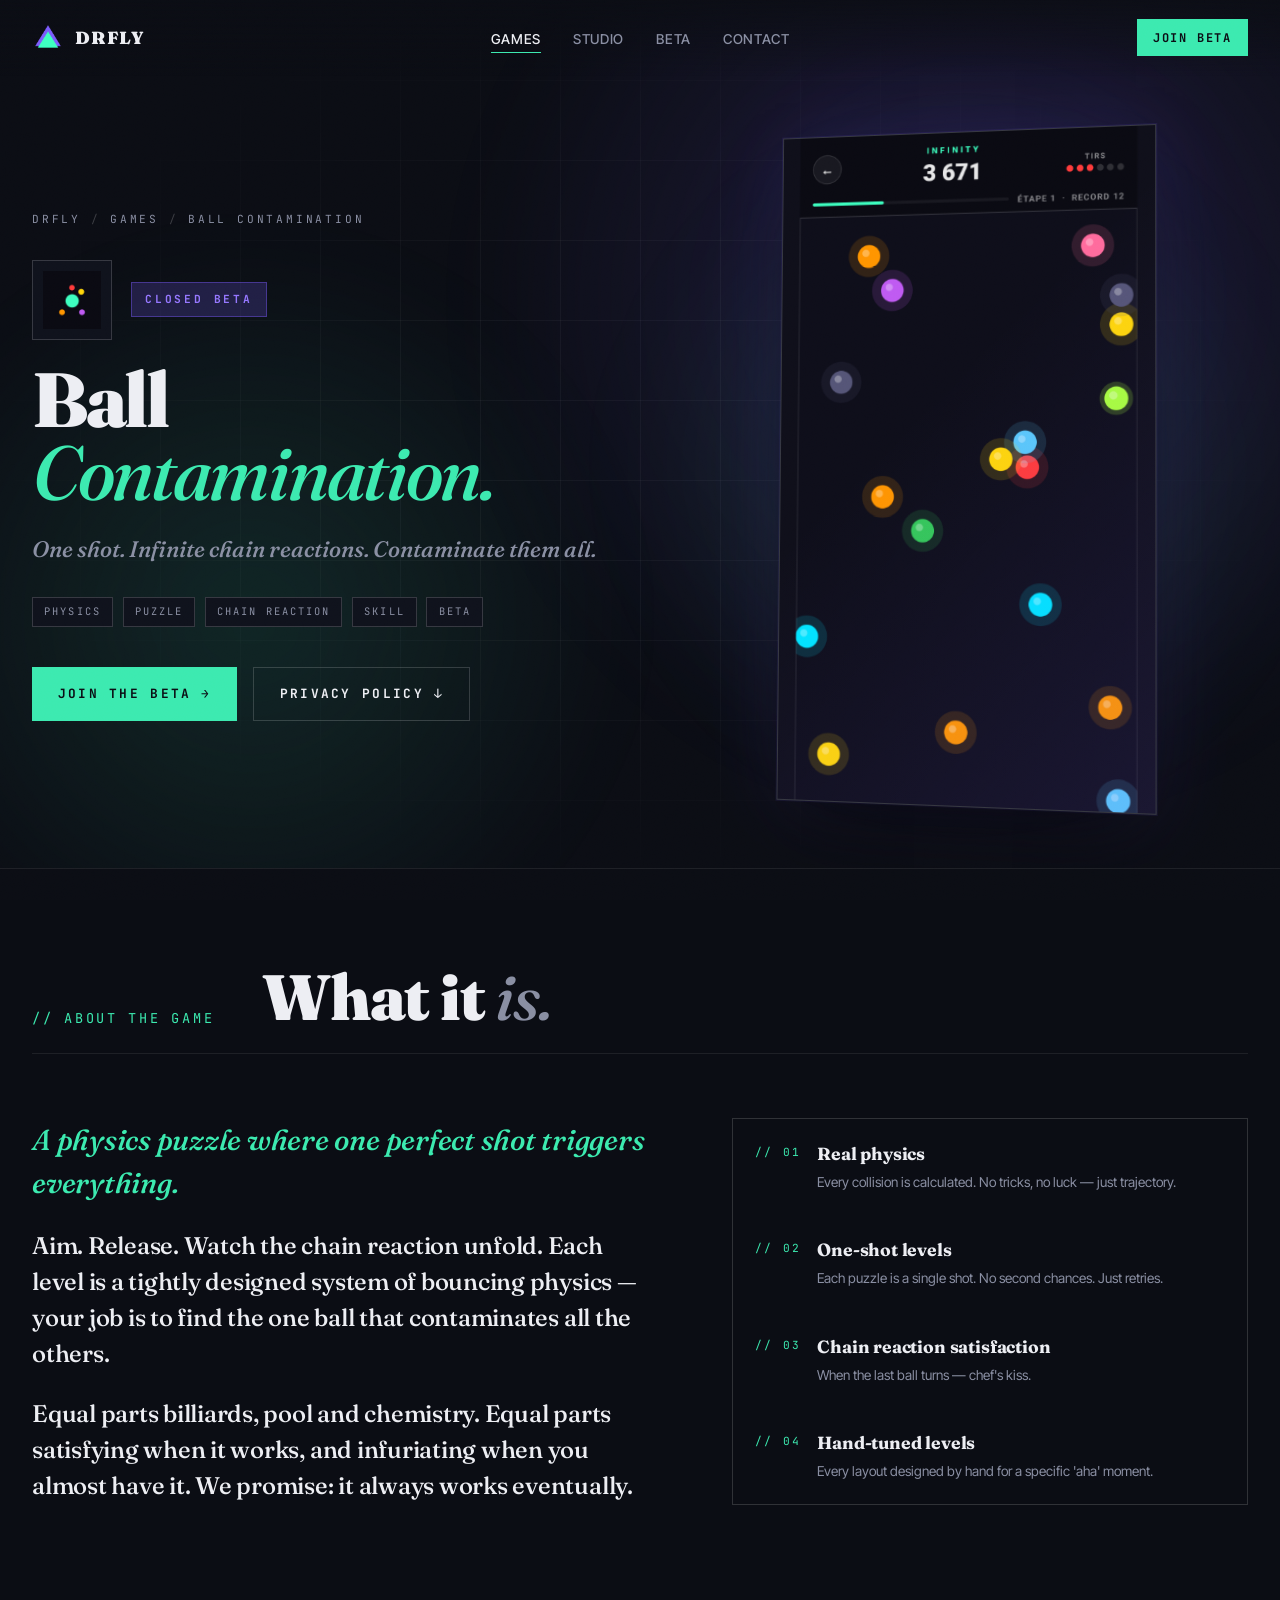
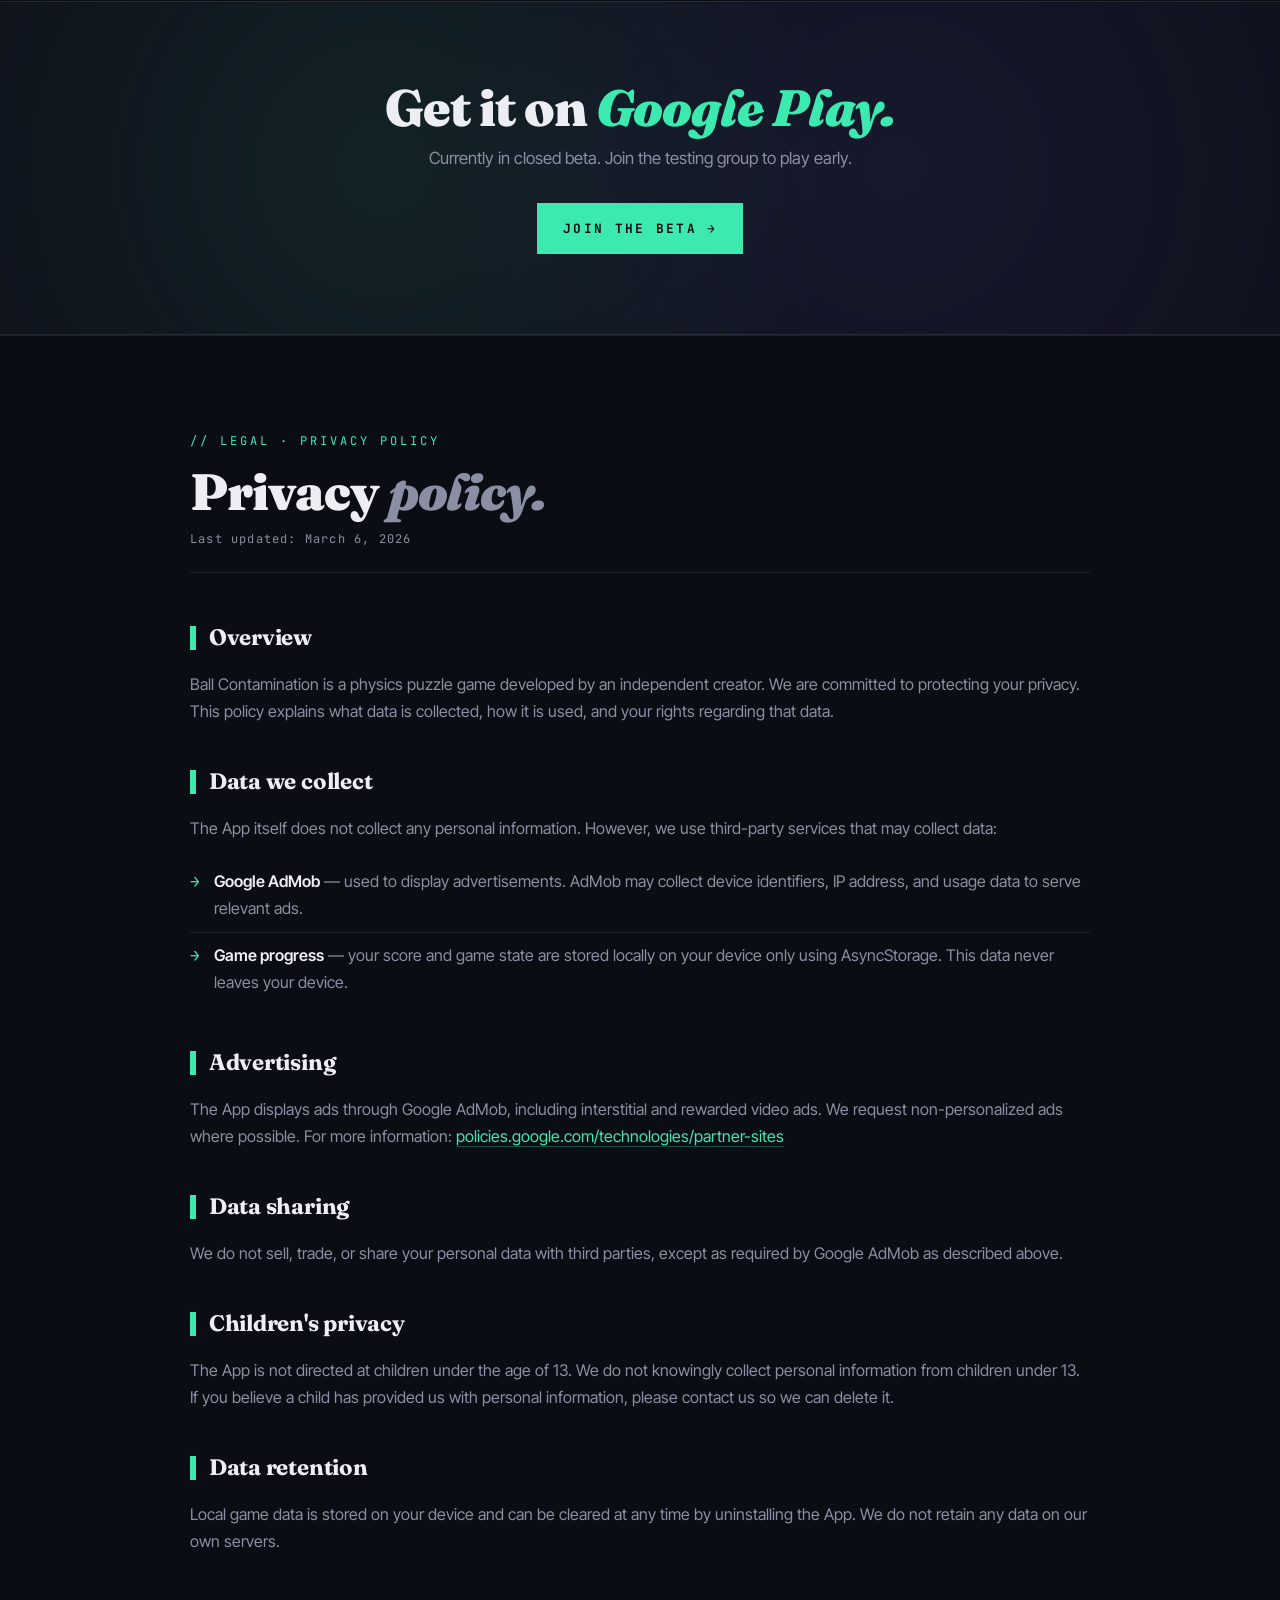
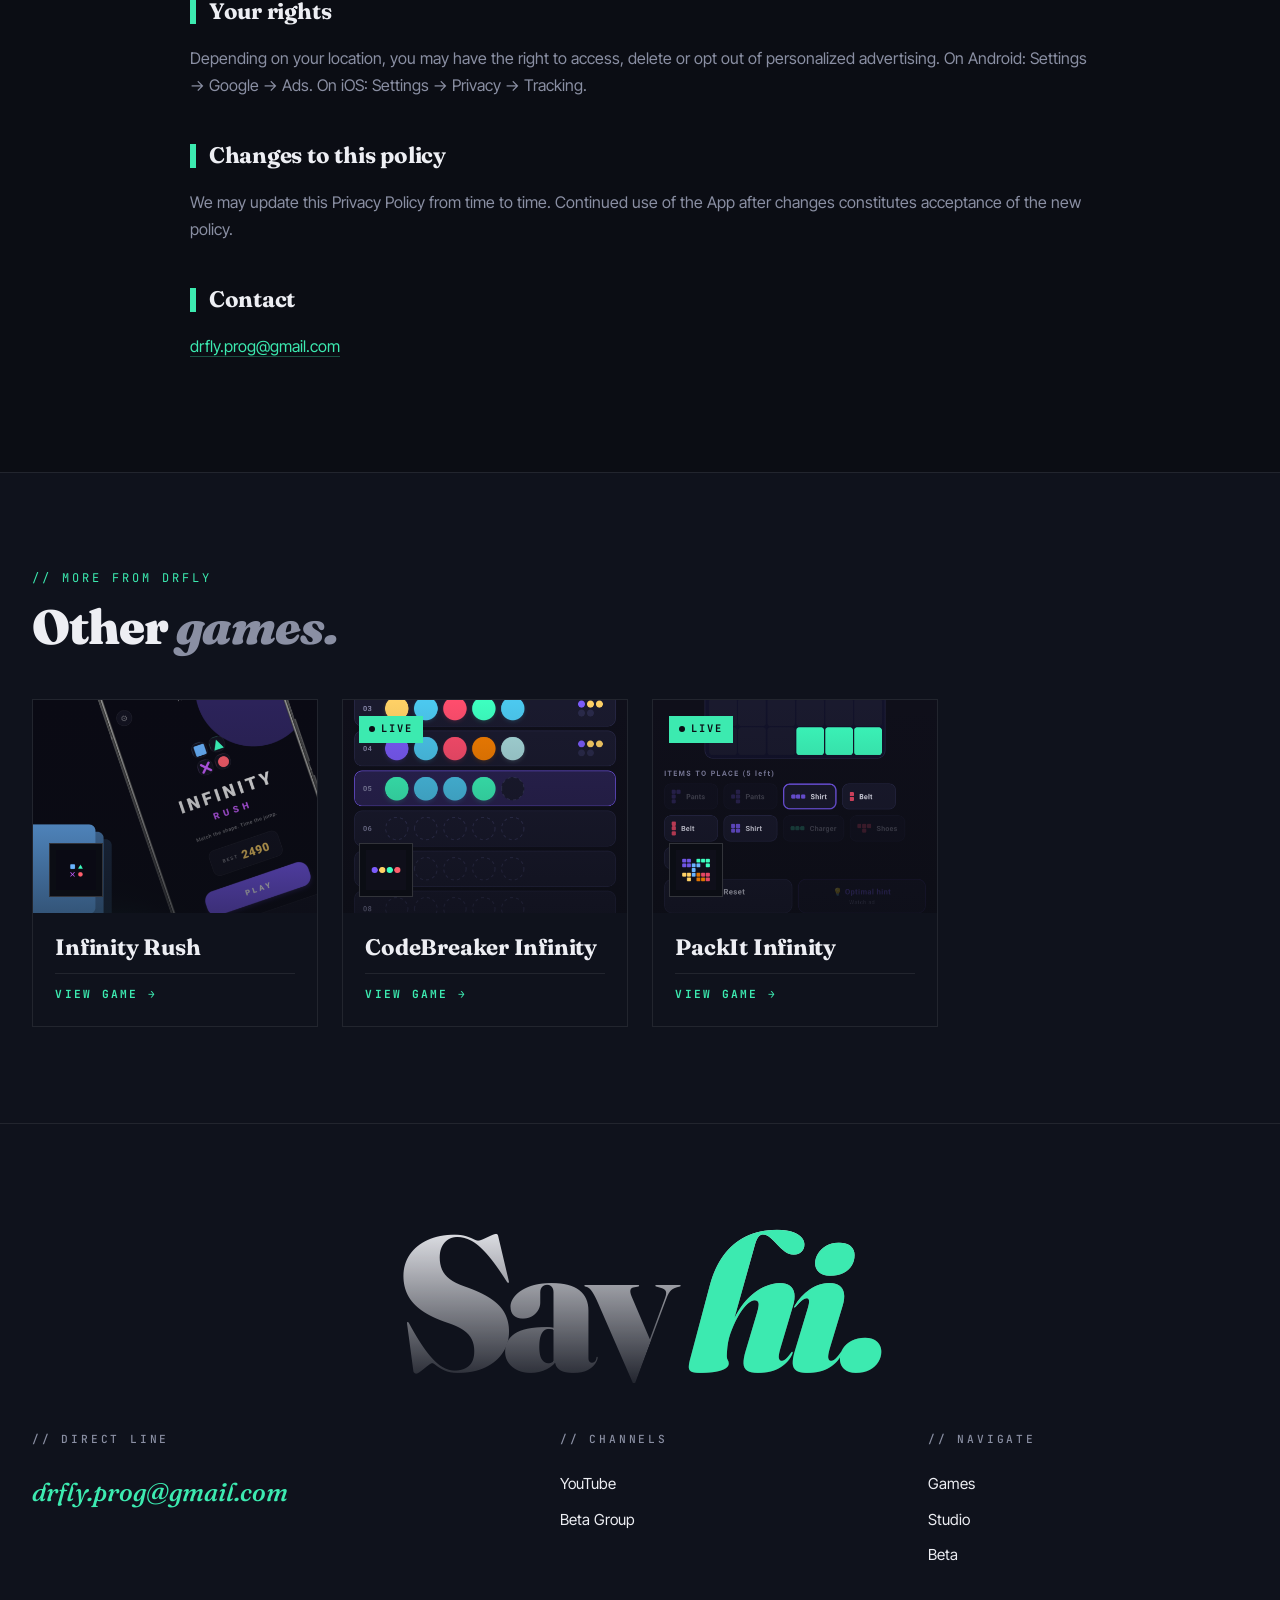
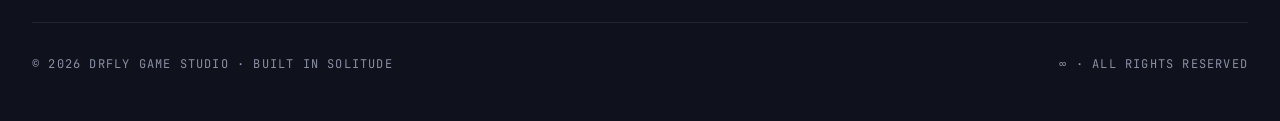
==== commit 8fe1e403: "CodeBreaker prod" ====
--- a/games/ball-contamination.html
+++ b/games/ball-contamination.html
@@ -151,7 +151,7 @@
         <div class="game-imgwrap">
           <img class="game-img" src="https://drfly-prog.github.io/screen-codeb.png" alt="CodeBreaker Infinity">
           <div class="game-overlay"></div>
-          <div class="game-status beta">Closed Beta</div>
+          <div class="game-status live">Live</div>
           <div class="game-icon"><img src="https://drfly-prog.github.io/logo-codeb.png" alt=""></div>
         </div>
         <div class="game-body">
